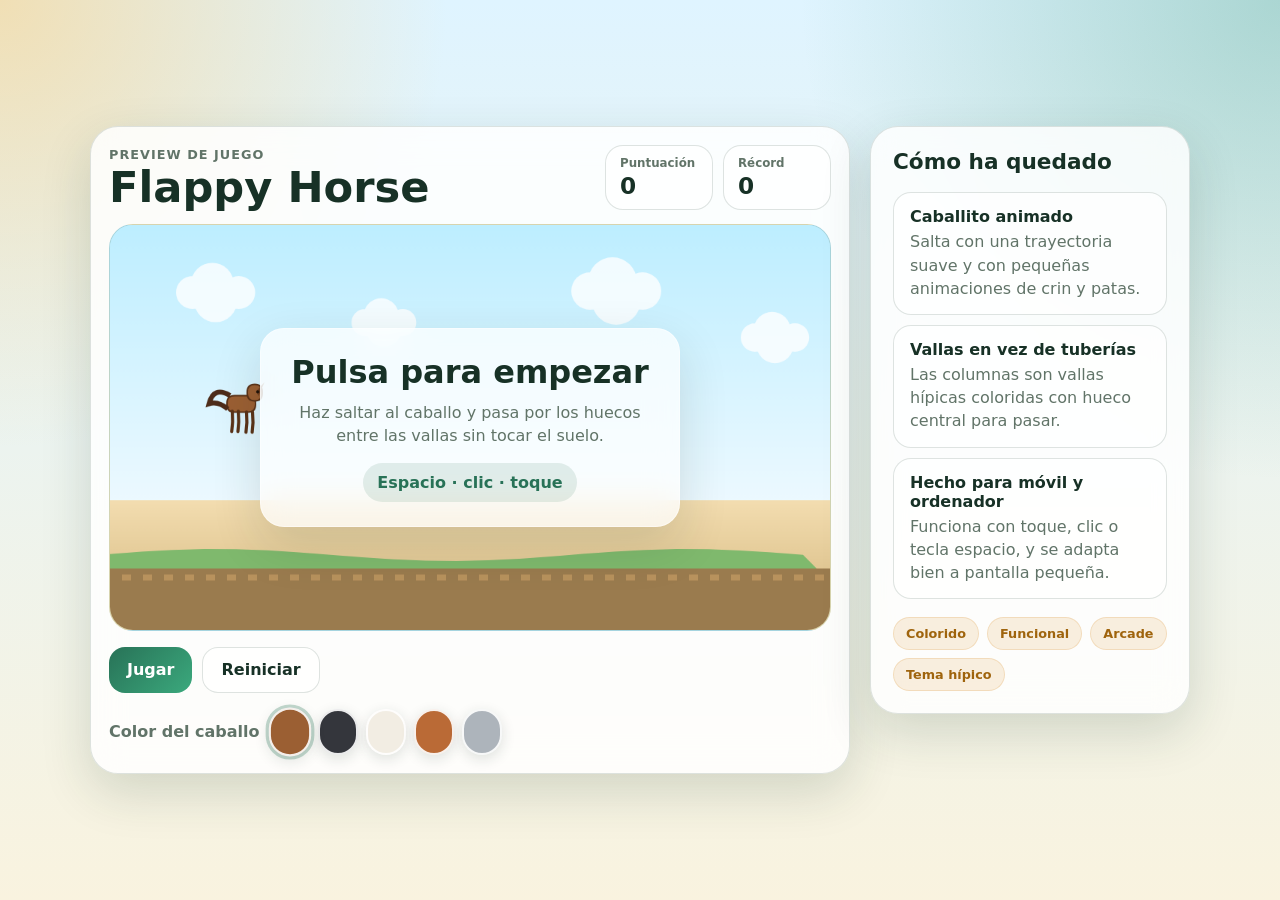
==== games/flappy-horse-preview.html @ 36f45ac2 "Add files via upload" ====
<!doctype html>
<html lang="es">
  <head>
    <meta charset="utf-8">
    <meta name="viewport" content="width=device-width, initial-scale=1">
    <title>Hípica App · Flappy Horse Preview</title>
    <style>
      :root {
        color-scheme: light dark;
        --bg-a: #dff4ff;
        --bg-b: #f9f3df;
        --panel: rgba(255, 255, 255, 0.84);
        --line: rgba(27, 58, 44, 0.14);
        --text: #173126;
        --muted: #617468;
        --primary: #287257;
        --accent: #d7902f;
        --danger: #c45145;
        --shadow: 0 18px 50px rgba(26, 53, 40, 0.16);
      }

      * { box-sizing: border-box; }

      body {
        margin: 0;
        min-height: 100vh;
        font-family: Inter, system-ui, sans-serif;
        color: var(--text);
        background:
          radial-gradient(circle at top left, rgba(255, 206, 120, 0.55), transparent 28rem),
          radial-gradient(circle at top right, rgba(61, 151, 117, 0.32), transparent 30rem),
          linear-gradient(180deg, var(--bg-a), var(--bg-b));
        display: grid;
        place-items: center;
        padding: 24px;
      }

      .preview-shell {
        width: min(1100px, 100%);
        display: grid;
        grid-template-columns: minmax(0, 1fr) 320px;
        gap: 20px;
        align-items: start;
      }

      .game-card,
      .info-card {
        background: var(--panel);
        border: 1px solid var(--line);
        border-radius: 28px;
        box-shadow: var(--shadow);
        backdrop-filter: blur(16px);
      }

      .game-card {
        padding: 18px;
      }

      .game-header {
        display: flex;
        align-items: center;
        justify-content: space-between;
        gap: 16px;
        margin-bottom: 14px;
      }

      .game-title {
        display: grid;
        gap: 4px;
      }

      .game-title span {
        font-size: 0.8rem;
        font-weight: 800;
        letter-spacing: 0.08em;
        text-transform: uppercase;
        color: var(--muted);
      }

      .game-title h1 {
        margin: 0;
        font-size: clamp(1.8rem, 4vw, 2.7rem);
        line-height: 1;
      }

      .scoreboard {
        display: flex;
        gap: 10px;
        flex-wrap: wrap;
      }

      .score-pill {
        min-width: 108px;
        padding: 10px 14px;
        border-radius: 18px;
        border: 1px solid var(--line);
        background: rgba(255,255,255,0.72);
      }

      .score-pill span {
        display: block;
        font-size: 0.74rem;
        color: var(--muted);
        font-weight: 700;
      }

      .score-pill strong {
        display: block;
        font-size: 1.45rem;
        margin-top: 2px;
      }

      .canvas-wrap {
        position: relative;
        border-radius: 24px;
        overflow: hidden;
        border: 1px solid rgba(38, 76, 57, 0.16);
        background: linear-gradient(180deg, #bdeeff, #f9eec5 78%);
        aspect-ratio: 16 / 9;
      }

      canvas {
        width: 100%;
        height: 100%;
        display: block;
      }

      .overlay {
        position: absolute;
        inset: 0;
        display: grid;
        place-items: center;
        pointer-events: none;
      }

      .overlay-card {
        width: min(420px, calc(100% - 24px));
        padding: 24px;
        text-align: center;
        border-radius: 24px;
        border: 1px solid rgba(255,255,255,0.45);
        background: rgba(255,255,255,0.72);
        box-shadow: 0 18px 50px rgba(18, 43, 31, 0.14);
        backdrop-filter: blur(16px);
      }

      .overlay-card h2 {
        margin: 0 0 10px;
        font-size: clamp(1.3rem, 3vw, 2rem);
      }

      .overlay-card p {
        margin: 0;
        color: var(--muted);
        line-height: 1.45;
      }

      .overlay-card .hint {
        margin-top: 16px;
        display: inline-flex;
        align-items: center;
        gap: 8px;
        padding: 10px 14px;
        border-radius: 999px;
        background: rgba(40, 114, 87, 0.12);
        color: var(--primary);
        font-weight: 800;
      }

      .countdown-card {
        width: auto;
        min-width: 180px;
        padding: 26px 34px;
      }

      .countdown-card h2 {
        margin: 0;
        font-size: clamp(4rem, 14vw, 7rem);
        line-height: 0.95;
        text-align: center;
      }

      .countdown-card p,
      .countdown-card .hint {
        display: none;
      }

      .controls {
        display: flex;
        gap: 10px;
        flex-wrap: wrap;
        margin-top: 16px;
      }

      .color-picker {
        display: flex;
        align-items: center;
        gap: 10px;
        flex-wrap: wrap;
      }

      .color-picker span {
        font-weight: 800;
        color: var(--muted);
      }

      .swatches {
        display: flex;
        gap: 8px;
        flex-wrap: wrap;
      }

      .swatch {
        width: 34px;
        height: 34px;
        border-radius: 999px;
        border: 2px solid rgba(255,255,255,0.9);
        box-shadow: 0 4px 14px rgba(28, 51, 39, 0.14);
        cursor: pointer;
      }

      .swatch.active {
        outline: 3px solid rgba(40, 114, 87, 0.28);
        transform: scale(1.06);
      }

      button {
        appearance: none;
        border: 0;
        border-radius: 16px;
        min-height: 46px;
        padding: 0 18px;
        font: inherit;
        font-weight: 800;
        cursor: pointer;
      }

      .primary {
        background: linear-gradient(135deg, var(--primary), #3ba97d);
        color: white;
      }

      .ghost {
        border: 1px solid var(--line);
        background: rgba(255,255,255,0.7);
        color: var(--text);
      }

      .info-card {
        padding: 22px;
        display: grid;
        gap: 18px;
      }

      .info-card h2 {
        margin: 0;
        font-size: 1.35rem;
      }

      .bullet-list {
        display: grid;
        gap: 10px;
      }

      .bullet {
        padding: 14px 16px;
        border-radius: 18px;
        background: rgba(255,255,255,0.68);
        border: 1px solid var(--line);
      }

      .bullet strong {
        display: block;
        margin-bottom: 4px;
      }

      .bullet span {
        color: var(--muted);
        line-height: 1.45;
      }

      .tag-row {
        display: flex;
        flex-wrap: wrap;
        gap: 8px;
      }

      .tag {
        padding: 8px 12px;
        border-radius: 999px;
        background: rgba(215, 144, 47, 0.14);
        color: #9f640d;
        border: 1px solid rgba(215, 144, 47, 0.2);
        font-size: 0.8rem;
        font-weight: 800;
      }

      @media (max-width: 920px) {
        .preview-shell {
          grid-template-columns: 1fr;
        }
      }
    </style>
  </head>
  <body>
    <div class="preview-shell">
      <section class="game-card">
        <div class="game-header">
          <div class="game-title">
            <span>Preview de juego</span>
            <h1>Flappy Horse</h1>
          </div>
          <div class="scoreboard">
            <div class="score-pill">
              <span>Puntuación</span>
              <strong id="scoreValue">0</strong>
            </div>
            <div class="score-pill">
              <span>Récord</span>
              <strong id="bestValue">0</strong>
            </div>
          </div>
        </div>

        <div class="canvas-wrap" id="gameWrap">
          <canvas id="gameCanvas" width="960" height="540"></canvas>
          <div class="overlay" id="overlay">
            <div class="overlay-card" id="overlayCard">
              <h2 id="overlayTitle">Pulsa para empezar</h2>
              <p id="overlayText">Haz saltar al caballo y pasa por los huecos entre las vallas sin tocar el suelo.</p>
              <div class="hint">Espacio · clic · toque</div>
            </div>
          </div>
        </div>

        <div class="controls">
          <button class="primary" id="startBtn" type="button">Jugar</button>
          <button class="ghost" id="restartBtn" type="button">Reiniciar</button>
        </div>
        <div class="controls color-picker">
          <span>Color del caballo</span>
          <div class="swatches" id="swatches"></div>
        </div>
      </section>

      <aside class="info-card">
        <div>
          <h2>Cómo ha quedado</h2>
        </div>
        <div class="bullet-list">
          <div class="bullet">
            <strong>Caballito animado</strong>
            <span>Salta con una trayectoria suave y con pequeñas animaciones de crin y patas.</span>
          </div>
          <div class="bullet">
            <strong>Vallas en vez de tuberías</strong>
            <span>Las columnas son vallas hípicas coloridas con hueco central para pasar.</span>
          </div>
          <div class="bullet">
            <strong>Hecho para móvil y ordenador</strong>
            <span>Funciona con toque, clic o tecla espacio, y se adapta bien a pantalla pequeña.</span>
          </div>
        </div>
        <div class="tag-row">
          <span class="tag">Colorido</span>
          <span class="tag">Funcional</span>
          <span class="tag">Arcade</span>
          <span class="tag">Tema hípico</span>
        </div>
      </aside>
    </div>

    <script>
      const canvas = document.getElementById("gameCanvas");
      const ctx = canvas.getContext("2d");
      const overlay = document.getElementById("overlay");
      const overlayCard = document.getElementById("overlayCard");
      const overlayTitle = document.getElementById("overlayTitle");
      const overlayText = document.getElementById("overlayText");
      const scoreValue = document.getElementById("scoreValue");
      const bestValue = document.getElementById("bestValue");
      const bestStorageKey = "hipica.flappyHorse.best";
      const colorStorageKey = "hipica.flappyHorse.color";
      const bestScore = Number(localStorage.getItem(bestStorageKey) || 0);
      bestValue.textContent = String(bestScore);
      const horseThemes = [
        { id: "castano", body: "#9b5f33", dark: "#5a3218", mane: "#4d2c1a", accent: "#744222" },
        { id: "negro", body: "#34363c", dark: "#17181c", mane: "#101114", accent: "#24262b" },
        { id: "blanco", body: "#f2ede3", dark: "#8f867b", mane: "#c9c0b3", accent: "#d8d0c3" },
        { id: "alazan", body: "#ba6a36", dark: "#6a381c", mane: "#82411e", accent: "#99532a" },
        { id: "gris", body: "#adb4bb", dark: "#5f6870", mane: "#7f8891", accent: "#929aa3" }
      ];
      const storedThemeId = localStorage.getItem(colorStorageKey);
      const defaultTheme = horseThemes.find((theme) => theme.id === storedThemeId) || horseThemes[0];

      const state = {
        running: false,
        gameOver: false,
        countdown: 0,
        countdownTimer: null,
        score: 0,
        best: bestScore,
        gravity: 0.27,
        flap: -6.6,
        groundHeight: 82,
        baseSpeed: 2.15,
        speed: 2.15,
        spawnTimer: 0,
        spawnEvery: 132,
        currentGap: 196,
        frame: 0,
        horseTheme: defaultTheme,
        horse: {
          x: 180,
          y: 240,
          width: 74,
          height: 46,
          velocity: 0,
          bob: 0
        },
        fences: []
      };

      function resetGame(start = false) {
        state.running = start;
        state.gameOver = false;
        state.countdown = 0;
        if (state.countdownTimer) {
          clearInterval(state.countdownTimer);
          state.countdownTimer = null;
        }
        state.score = 0;
        state.speed = state.baseSpeed;
        state.spawnTimer = 0;
        state.currentGap = 248;
        state.frame = 0;
        state.fences = [];
        state.horse.y = 240;
        state.horse.velocity = 0;
        state.horse.bob = 0;
        scoreValue.textContent = "0";
        showOverlay(!start, start ? "" : "Pulsa para empezar", start ? "" : "Haz saltar al caballo y pasa por los huecos entre las vallas sin tocar el suelo.");
      }

      function showOverlay(show, title = "", text = "") {
        overlay.style.display = show ? "grid" : "none";
        if (!show) overlayCard.classList.remove("countdown-card");
        if (title) overlayTitle.textContent = title;
        if (text) overlayText.textContent = text;
      }

      function startGame() {
        if (state.running || state.countdown > 0) return;
        if (state.gameOver) resetGame(false);
        state.gameOver = false;
        state.countdown = 3;
        overlay.style.display = "grid";
        overlayTitle.textContent = "3";
        overlayText.textContent = "";
        overlayCard.classList.add("countdown-card");
        const hint = overlay.querySelector(".hint");
        if (hint) hint.textContent = "3";

        state.countdownTimer = setInterval(() => {
          state.countdown -= 1;
          overlayTitle.textContent = state.countdown > 0 ? String(state.countdown) : "¡Ya!";
          if (state.countdown <= 0) {
            clearInterval(state.countdownTimer);
            state.countdownTimer = null;
            state.running = true;
            overlayCard.classList.remove("countdown-card");
            showOverlay(false);
          }
        }, 1000);
      }

      function flapHorse() {
        if (state.countdown > 0) return;
        if (!state.running) {
          startGame();
          return;
        }
        if (state.gameOver) return;
        state.horse.velocity = state.flap;
      }

      function spawnFence() {
        const gap = state.currentGap;
        const minTop = 62;
        const maxTop = canvas.height - state.groundHeight - gap - 62;
        const topHeight = minTop + Math.random() * (maxTop - minTop);
        state.fences.push({
          x: canvas.width + 40,
          width: 92,
          gapY: topHeight,
          gapHeight: gap,
          scored: false,
          colorA: Math.random() > 0.5 ? "#f3c969" : "#f2a94c",
          colorB: Math.random() > 0.5 ? "#2f8f6b" : "#367dc0"
        });
      }

      function update() {
        state.frame += 1;
        state.horse.bob += 0.08;

        if (!state.running || state.gameOver) return;

        const levelBoost = Math.floor(state.score / 25);
        state.speed = state.baseSpeed * Math.pow(1.01, levelBoost);
        state.gravity = 0.27 * Math.pow(1.01, levelBoost);
        state.currentGap = Math.max(132, 248 - levelBoost * 6);

        state.spawnTimer += 1;
        if (state.spawnTimer >= state.spawnEvery) {
          state.spawnTimer = 0;
          spawnFence();
        }

        state.horse.velocity += state.gravity;
        state.horse.y += state.horse.velocity;

        state.fences.forEach((fence) => {
          fence.x -= state.speed;
          if (!fence.scored && fence.x + fence.width < state.horse.x) {
            fence.scored = true;
            state.score += 1;
            scoreValue.textContent = String(state.score);
          }
        });

        state.fences = state.fences.filter((fence) => fence.x + fence.width > -120);

        const horseBox = {
          x: state.horse.x - state.horse.width * 0.34,
          y: state.horse.y - state.horse.height * 0.35,
          width: state.horse.width * 0.72,
          height: state.horse.height * 0.7
        };

        const hitGround = state.horse.y + state.horse.height / 2 >= canvas.height - state.groundHeight;
        const hitSky = state.horse.y - state.horse.height / 2 <= 0;

        const hitFence = state.fences.some((fence) => {
          const topRect = { x: fence.x, y: 0, width: fence.width, height: fence.gapY };
          const bottomRect = {
            x: fence.x,
            y: fence.gapY + fence.gapHeight,
            width: fence.width,
            height: canvas.height - state.groundHeight - (fence.gapY + fence.gapHeight)
          };
          return intersects(horseBox, topRect) || intersects(horseBox, bottomRect);
        });

        if (hitGround || hitSky || hitFence) {
          endGame();
        }
      }

      function endGame() {
        state.running = false;
        state.gameOver = true;
        if (state.score > state.best) {
          state.best = state.score;
          localStorage.setItem(bestStorageKey, String(state.best));
          bestValue.textContent = String(state.best);
        }
        showOverlay(true, "Has tirado la valla", `Puntuación: ${state.score}. Pulsa jugar o toca la pantalla para volver a intentarlo.`);
      }

      function intersects(a, b) {
        return (
          a.x < b.x + b.width &&
          a.x + a.width > b.x &&
          a.y < b.y + b.height &&
          a.y + a.height > b.y
        );
      }

      function drawBackground() {
        const sky = ctx.createLinearGradient(0, 0, 0, canvas.height);
        sky.addColorStop(0, "#bdeeff");
        sky.addColorStop(0.68, "#ecf9ff");
        sky.addColorStop(0.68, "#f3ddb0");
        sky.addColorStop(1, "#d2b57b");
        ctx.fillStyle = sky;
        ctx.fillRect(0, 0, canvas.width, canvas.height);

        drawCloud(110, 90, 1.1);
        drawCloud(340, 130, 0.9);
        drawCloud(640, 88, 1.25);
        drawCloud(860, 150, 0.95);

        ctx.fillStyle = "#7fb96d";
        ctx.beginPath();
        ctx.moveTo(0, canvas.height - state.groundHeight - 24);
        for (let x = 0; x <= canvas.width; x += 42) {
          ctx.lineTo(x, canvas.height - state.groundHeight - 18 - Math.sin((x + state.frame * 2) * 0.01) * 8);
        }
        ctx.lineTo(canvas.width, canvas.height - state.groundHeight + 18);
        ctx.lineTo(0, canvas.height - state.groundHeight + 18);
        ctx.closePath();
        ctx.fill();

        ctx.fillStyle = "#9a7b4e";
        ctx.fillRect(0, canvas.height - state.groundHeight, canvas.width, state.groundHeight);

        ctx.fillStyle = "#b8925d";
        for (let i = 0; i < canvas.width; i += 28) {
          ctx.fillRect(i + (state.frame * 2 % 28), canvas.height - state.groundHeight + 8, 12, 8);
        }
      }

      function drawCloud(x, y, scale) {
        ctx.save();
        ctx.translate(x, y);
        ctx.scale(scale, scale);
        ctx.fillStyle = "rgba(255,255,255,0.78)";
        ctx.beginPath();
        ctx.arc(0, 0, 20, 0, Math.PI * 2);
        ctx.arc(24, -10, 26, 0, Math.PI * 2);
        ctx.arc(56, 0, 20, 0, Math.PI * 2);
        ctx.arc(28, 10, 26, 0, Math.PI * 2);
        ctx.fill();
        ctx.restore();
      }

      function drawFence(fence) {
        const railHeight = 16;
        const postWidth = 12;
        const bottomStart = fence.gapY + fence.gapHeight;
        const colors = [fence.colorA, "#ffffff", fence.colorB];

        drawFenceSection(fence.x, 0, fence.width, fence.gapY, postWidth, railHeight, colors);
        drawFenceSection(fence.x, bottomStart, fence.width, canvas.height - state.groundHeight - bottomStart, postWidth, railHeight, colors);
      }

      function drawFenceSection(x, y, width, height, postWidth, railHeight, colors) {
        ctx.fillStyle = "#6b4f2f";
        ctx.fillRect(x, y, postWidth, height);
        ctx.fillRect(x + width - postWidth, y, postWidth, height);

        const rails = Math.max(2, Math.floor(height / 70));
        for (let i = 0; i < rails; i += 1) {
          const railY = y + 18 + i * ((height - 36) / Math.max(1, rails - 1));
          drawStripedRail(x + postWidth, railY, width - postWidth * 2, railHeight, colors);
        }
      }

      function drawStripedRail(x, y, width, height, colors) {
        const stripeWidth = width / 6;
        for (let i = 0; i < 6; i += 1) {
          ctx.fillStyle = colors[i % colors.length];
          ctx.fillRect(x + i * stripeWidth, y, stripeWidth + 1, height);
        }
        ctx.strokeStyle = "rgba(58, 44, 26, 0.22)";
        ctx.lineWidth = 1;
        ctx.strokeRect(x, y, width, height);
      }

      function drawHorse() {
        const { x, y, width, height, velocity, bob } = state.horse;
        const angle = Math.max(-0.55, Math.min(0.65, velocity * 0.045));
        const theme = state.horseTheme;

        ctx.save();
        ctx.translate(x, y + Math.sin(bob) * 4);
        ctx.rotate(angle);

        ctx.fillStyle = theme.body;
        ctx.strokeStyle = theme.dark;
        ctx.lineWidth = 2;

        roundedRect(-24, -15, 38, 22, 10, true, true);
        roundedRect(3, -30, 20, 22, 10, true, true);

        ctx.beginPath();
        ctx.moveTo(15, -21);
        ctx.lineTo(26, -33);
        ctx.lineTo(18, -14);
        ctx.closePath();
        ctx.fillStyle = theme.accent;
        ctx.fill();

        ctx.beginPath();
        ctx.moveTo(-20, -15);
        ctx.quadraticCurveTo(-42, -28, -48, -4);
        ctx.quadraticCurveTo(-36, -8, -23, 3);
        ctx.lineWidth = 6.5;
        ctx.strokeStyle = theme.mane;
        ctx.stroke();

        ctx.beginPath();
        ctx.arc(17, -20, 2.1, 0, Math.PI * 2);
        ctx.fillStyle = "#20130a";
        ctx.fill();

        drawLeg(-9, 6, 0.9);
        drawLeg(2, 7, 1.1);
        drawLeg(-17, 6, 1.15);
        drawLeg(10, 7, 0.85);

        ctx.restore();
      }

      function drawLeg(offsetX, offsetY, phase) {
        const t = Math.sin(state.frame * 0.18 + phase) * 5;
        const theme = state.horseTheme;
        ctx.save();
        ctx.translate(offsetX, offsetY);
        ctx.strokeStyle = theme.dark;
        ctx.lineWidth = 4.2;
        ctx.lineCap = "round";
        ctx.beginPath();
        ctx.moveTo(0, 0);
        ctx.lineTo(0 + t * 0.16, 14);
        ctx.lineTo(-1.5 + t * 0.28, 27);
        ctx.stroke();
        ctx.restore();
      }

      function roundedRect(x, y, width, height, radius, fill, stroke) {
        ctx.beginPath();
        ctx.moveTo(x + radius, y);
        ctx.lineTo(x + width - radius, y);
        ctx.quadraticCurveTo(x + width, y, x + width, y + radius);
        ctx.lineTo(x + width, y + height - radius);
        ctx.quadraticCurveTo(x + width, y + height, x + width - radius, y + height);
        ctx.lineTo(x + radius, y + height);
        ctx.quadraticCurveTo(x, y + height, x, y + height - radius);
        ctx.lineTo(x, y + radius);
        ctx.quadraticCurveTo(x, y, x + radius, y);
        ctx.closePath();
        if (fill) ctx.fill();
        if (stroke) ctx.stroke();
      }

      function draw() {
        drawBackground();
        state.fences.forEach(drawFence);
        drawHorse();
      }

      function loop() {
        update();
        draw();
        requestAnimationFrame(loop);
      }

      document.getElementById("startBtn").addEventListener("click", () => {
        if (state.gameOver) resetGame(false);
        startGame();
      });

      document.getElementById("restartBtn").addEventListener("click", () => resetGame(false));

      document.getElementById("gameWrap").addEventListener("pointerdown", (event) => {
        event.preventDefault();
        flapHorse();
      });
      window.addEventListener("keydown", (event) => {
        if (event.code === "Space") {
          event.preventDefault();
          flapHorse();
        }
      });

      function renderSwatches() {
        const swatches = document.getElementById("swatches");
        swatches.innerHTML = horseThemes.map((theme) => `
          <button
            class="swatch ${state.horseTheme.id === theme.id ? "active" : ""}"
            type="button"
            data-theme-id="${theme.id}"
            title="${theme.id}"
            style="background:${theme.body}"
          ></button>
        `).join("");
      }

      document.getElementById("swatches").addEventListener("click", (event) => {
        const button = event.target.closest("[data-theme-id]");
        if (!button) return;
        const nextTheme = horseThemes.find((theme) => theme.id === button.dataset.themeId);
        if (!nextTheme) return;
        state.horseTheme = nextTheme;
        localStorage.setItem(colorStorageKey, nextTheme.id);
        renderSwatches();
      });

      resetGame(false);
      renderSwatches();
      loop();
    </script>
  </body>
</html>
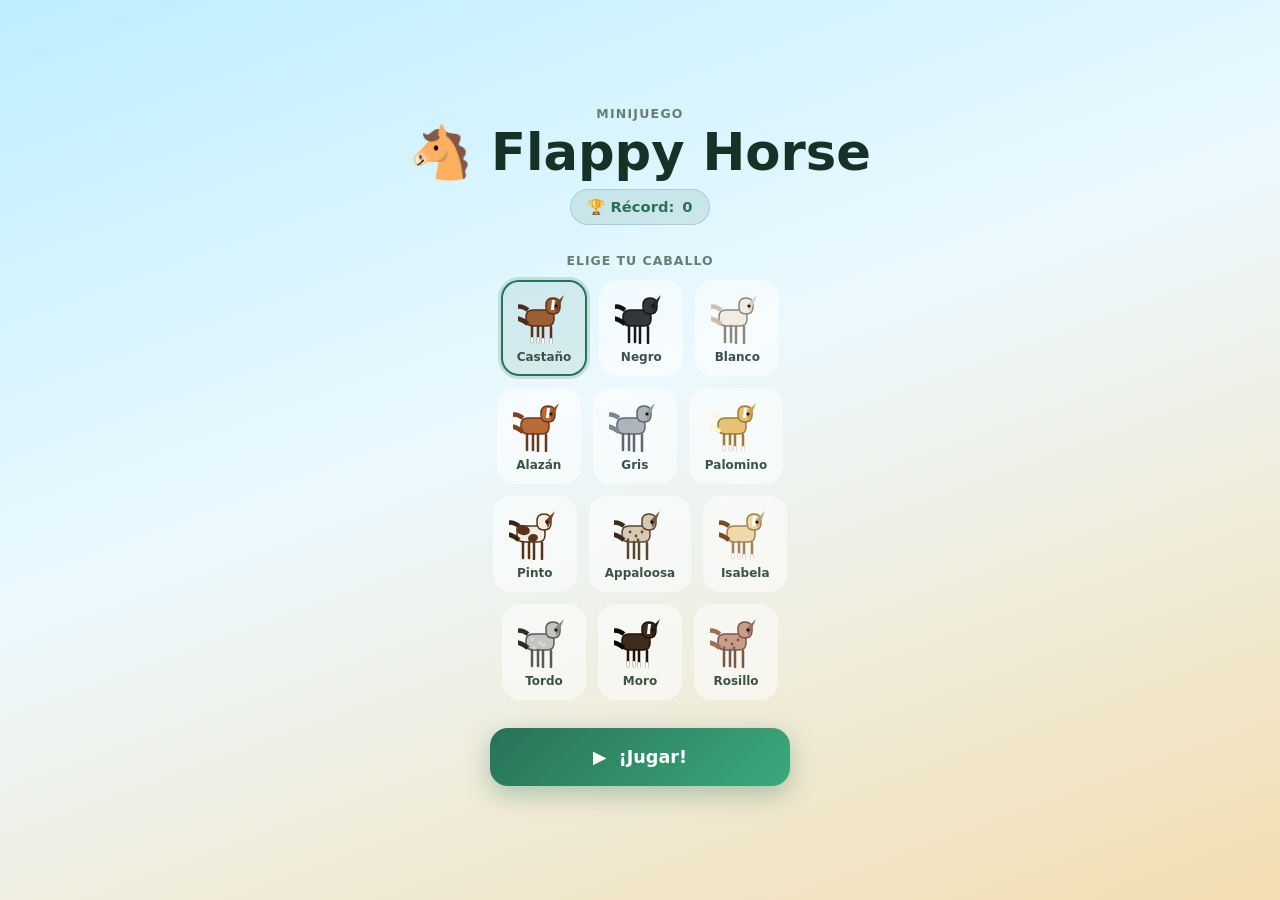
==== commit 095465f9: "Add files via upload" ====
--- a/games/flappy-horse-preview.html
+++ b/games/flappy-horse-preview.html
@@ -2,404 +2,404 @@
 <html lang="es">
   <head>
     <meta charset="utf-8">
-    <meta name="viewport" content="width=device-width, initial-scale=1">
-    <title>Hípica App · Flappy Horse Preview</title>
+    <meta name="viewport" content="width=device-width, initial-scale=1, user-scalable=no">
+    <title>Flappy Horse</title>
     <style>
-      :root {
-        color-scheme: light dark;
-        --bg-a: #dff4ff;
-        --bg-b: #f9f3df;
-        --panel: rgba(255, 255, 255, 0.84);
-        --line: rgba(27, 58, 44, 0.14);
-        --text: #173126;
-        --muted: #617468;
-        --primary: #287257;
-        --accent: #d7902f;
-        --danger: #c45145;
-        --shadow: 0 18px 50px rgba(26, 53, 40, 0.16);
-      }
-
-      * { box-sizing: border-box; }
+      * { box-sizing: border-box; margin: 0; padding: 0; }
 
       body {
-        margin: 0;
-        min-height: 100vh;
         font-family: Inter, system-ui, sans-serif;
-        color: var(--text);
-        background:
-          radial-gradient(circle at top left, rgba(255, 206, 120, 0.55), transparent 28rem),
-          radial-gradient(circle at top right, rgba(61, 151, 117, 0.32), transparent 30rem),
-          linear-gradient(180deg, var(--bg-a), var(--bg-b));
-        display: grid;
-        place-items: center;
-        padding: 24px;
-      }
-
-      .preview-shell {
-        width: min(1100px, 100%);
-        display: grid;
-        grid-template-columns: minmax(0, 1fr) 320px;
-        gap: 20px;
-        align-items: start;
-      }
-
-      .game-card,
-      .info-card {
-        background: var(--panel);
-        border: 1px solid var(--line);
-        border-radius: 28px;
-        box-shadow: var(--shadow);
-        backdrop-filter: blur(16px);
-      }
-
-      .game-card {
-        padding: 18px;
-      }
-
-      .game-header {
+        background: linear-gradient(160deg, #bdeeff 0%, #ecf9ff 45%, #f3ddb0 100%);
+        min-height: 100dvh;
+        overflow: hidden;
+        touch-action: none;
+        user-select: none;
+      }
+
+      /* ── LOBBY ───────────────────────────────────── */
+      #lobby {
+        position: fixed;
+        inset: 0;
+        z-index: 50;
+        display: flex;
+        flex-direction: column;
+        align-items: center;
+        justify-content: center;
+        gap: 0;
+        background: linear-gradient(160deg, #bdeeff 0%, #ecf9ff 45%, #f3ddb0 100%);
+        padding: 24px 16px 32px;
+        overflow-y: auto;
+      }
+
+      #lobby.hidden { display: none; }
+
+      .lobby-title {
+        text-align: center;
+        margin-bottom: 28px;
+      }
+
+      .lobby-title .eyebrow {
+        font-size: 0.78rem;
+        font-weight: 800;
+        letter-spacing: 0.1em;
+        text-transform: uppercase;
+        color: #6a7d72;
+        margin-bottom: 6px;
+      }
+
+      .lobby-title h1 {
+        font-size: clamp(2rem, 8vw, 3.2rem);
+        line-height: 1;
+        color: #173126;
+      }
+
+      .record-badge {
+        display: inline-flex;
+        align-items: center;
+        gap: 8px;
+        margin-top: 10px;
+        padding: 8px 16px;
+        border-radius: 999px;
+        background: rgba(40, 114, 87, 0.12);
+        border: 1px solid rgba(40, 114, 87, 0.2);
+        color: #287257;
+        font-weight: 800;
+        font-size: 0.92rem;
+      }
+
+      /* horse picker */
+      .section-label {
+        font-size: 0.78rem;
+        font-weight: 800;
+        letter-spacing: 0.08em;
+        text-transform: uppercase;
+        color: #6a7d72;
+        margin-bottom: 12px;
+        text-align: center;
+      }
+
+      .horse-grid {
+        display: flex;
+        flex-wrap: wrap;
+        gap: 12px;
+        justify-content: center;
+        margin-bottom: 28px;
+        max-width: 360px;
+      }
+
+      .horse-option {
+        display: flex;
+        flex-direction: column;
+        align-items: center;
+        gap: 6px;
+        cursor: pointer;
+        padding: 10px 14px;
+        border-radius: 18px;
+        border: 2px solid transparent;
+        background: rgba(255,255,255,0.55);
+        transition: all 0.18s;
+        min-width: 80px;
+      }
+
+      .horse-option:hover {
+        background: rgba(255,255,255,0.8);
+        transform: translateY(-2px);
+      }
+
+      .horse-option.selected {
+        border-color: #287257;
+        background: rgba(40,114,87,0.1);
+        box-shadow: 0 0 0 3px rgba(40,114,87,0.18);
+      }
+
+      .horse-preview {
+        width: 52px;
+        height: 52px;
+        position: relative;
+        display: flex;
+        align-items: center;
+        justify-content: center;
+      }
+
+      .horse-preview canvas {
+        width: 52px;
+        height: 52px;
+      }
+
+      .horse-option-name {
+        font-size: 0.75rem;
+        font-weight: 700;
+        color: #3a5248;
+        text-align: center;
+      }
+
+      /* play button */
+      .play-btn {
+        display: flex;
+        align-items: center;
+        justify-content: center;
+        gap: 10px;
+        width: min(300px, 100%);
+        height: 58px;
+        border-radius: 18px;
+        border: none;
+        font: inherit;
+        font-size: 1.1rem;
+        font-weight: 800;
+        cursor: pointer;
+        background: linear-gradient(135deg, #287257, #3ba97d);
+        color: white;
+        box-shadow: 0 8px 24px rgba(40,114,87,0.35);
+        transition: transform 0.15s, box-shadow 0.15s;
+        touch-action: manipulation;
+      }
+
+      .play-btn:active {
+        transform: scale(0.97);
+        box-shadow: 0 4px 12px rgba(40,114,87,0.3);
+      }
+
+      /* ── GAME WRAP ──────────────────────────────── */
+      #gameWrap {
+        position: fixed;
+        inset: 0;
+        z-index: 40;
+        display: flex;
+        flex-direction: column;
+        background: #000;
+      }
+
+      #gameWrap.hidden { display: none; }
+
+      #gameCanvas {
+        flex: 1;
+        width: 100%;
+        height: 100%;
+        display: block;
+        touch-action: none;
+      }
+
+      .controls-bar {
         display: flex;
         align-items: center;
         justify-content: space-between;
-        gap: 16px;
-        margin-bottom: 14px;
-      }
-
-      .game-title {
-        display: grid;
-        gap: 4px;
-      }
-
-      .game-title span {
-        font-size: 0.8rem;
+        padding: 8px 12px;
+        background: rgba(0,0,0,0.65);
+        gap: 10px;
+        flex-shrink: 0;
+      }
+
+      .back-btn {
+        display: flex;
+        align-items: center;
+        gap: 6px;
+        padding: 0 14px;
+        height: 44px;
+        border-radius: 14px;
+        border: none;
+        background: rgba(255,255,255,0.14);
+        color: rgba(255,255,255,0.9);
+        font: inherit;
+        font-size: 0.85rem;
+        font-weight: 700;
+        cursor: pointer;
+        touch-action: manipulation;
+      }
+
+      .jump-btn {
+        flex: 1;
+        height: 52px;
+        border-radius: 16px;
+        border: none;
+        background: rgba(40,200,120,0.22);
+        border: 1px solid rgba(40,200,120,0.4);
+        color: rgba(255,255,255,0.95);
+        font: inherit;
+        font-size: 1rem;
         font-weight: 800;
-        letter-spacing: 0.08em;
-        text-transform: uppercase;
-        color: var(--muted);
-      }
-
-      .game-title h1 {
-        margin: 0;
-        font-size: clamp(1.8rem, 4vw, 2.7rem);
-        line-height: 1;
-      }
-
-      .scoreboard {
-        display: flex;
-        gap: 10px;
-        flex-wrap: wrap;
-      }
-
-      .score-pill {
-        min-width: 108px;
-        padding: 10px 14px;
-        border-radius: 18px;
-        border: 1px solid var(--line);
-        background: rgba(255,255,255,0.72);
-      }
-
-      .score-pill span {
-        display: block;
-        font-size: 0.74rem;
-        color: var(--muted);
-        font-weight: 700;
-      }
-
-      .score-pill strong {
-        display: block;
-        font-size: 1.45rem;
-        margin-top: 2px;
-      }
-
-      .canvas-wrap {
-        position: relative;
-        border-radius: 24px;
-        overflow: hidden;
-        border: 1px solid rgba(38, 76, 57, 0.16);
-        background: linear-gradient(180deg, #bdeeff, #f9eec5 78%);
-        aspect-ratio: 16 / 9;
-      }
-
-      canvas {
-        width: 100%;
-        height: 100%;
-        display: block;
-      }
-
-      .overlay {
+        cursor: pointer;
+        touch-action: manipulation;
+        letter-spacing: 0.04em;
+      }
+
+      .jump-btn:active {
+        background: rgba(40,200,120,0.4);
+      }
+
+      /* in-game overlay */
+      #gameOverlay {
         position: absolute;
         inset: 0;
+        bottom: 0;
         display: grid;
         place-items: center;
         pointer-events: none;
-      }
+        z-index: 10;
+      }
+
+      #gameOverlay.hidden { display: none; }
 
       .overlay-card {
-        width: min(420px, calc(100% - 24px));
-        padding: 24px;
+        width: min(360px, calc(100% - 32px));
+        padding: 28px 24px;
         text-align: center;
         border-radius: 24px;
         border: 1px solid rgba(255,255,255,0.45);
-        background: rgba(255,255,255,0.72);
-        box-shadow: 0 18px 50px rgba(18, 43, 31, 0.14);
-        backdrop-filter: blur(16px);
+        background: rgba(255,255,255,0.78);
+        box-shadow: 0 18px 50px rgba(18, 43, 31, 0.18);
+        backdrop-filter: blur(18px);
+        pointer-events: all;
       }
 
       .overlay-card h2 {
-        margin: 0 0 10px;
-        font-size: clamp(1.3rem, 3vw, 2rem);
+        font-size: clamp(1.4rem, 4vw, 2rem);
+        color: #173126;
+        margin-bottom: 8px;
       }
 
       .overlay-card p {
-        margin: 0;
-        color: var(--muted);
-        line-height: 1.45;
-      }
-
-      .overlay-card .hint {
-        margin-top: 16px;
+        color: #617468;
+        line-height: 1.5;
+        margin-bottom: 0;
+      }
+
+      .hint-pill {
         display: inline-flex;
         align-items: center;
         gap: 8px;
-        padding: 10px 14px;
+        margin-top: 16px;
+        padding: 10px 16px;
         border-radius: 999px;
         background: rgba(40, 114, 87, 0.12);
-        color: var(--primary);
+        color: #287257;
         font-weight: 800;
-      }
-
-      .countdown-card {
-        width: auto;
-        min-width: 180px;
-        padding: 26px 34px;
-      }
-
-      .countdown-card h2 {
-        margin: 0;
-        font-size: clamp(4rem, 14vw, 7rem);
-        line-height: 0.95;
-        text-align: center;
-      }
-
-      .countdown-card p,
-      .countdown-card .hint {
-        display: none;
-      }
-
-      .controls {
+        font-size: 0.9rem;
+      }
+
+      .countdown-num {
+        font-size: clamp(5rem, 18vw, 9rem);
+        font-weight: 900;
+        line-height: 1;
+        color: #173126;
+      }
+
+      .gameover-score {
+        font-size: 2.4rem;
+        font-weight: 900;
+        color: #287257;
+        margin: 4px 0 12px;
+      }
+
+      .gameover-record {
+        font-size: 0.88rem;
+        color: #6a7d72;
+        font-weight: 700;
+        margin-bottom: 20px;
+      }
+
+      .gameover-btns {
         display: flex;
+        flex-direction: column;
         gap: 10px;
-        flex-wrap: wrap;
-        margin-top: 16px;
-      }
-
-      .color-picker {
-        display: flex;
-        align-items: center;
-        gap: 10px;
-        flex-wrap: wrap;
-      }
-
-      .color-picker span {
-        font-weight: 800;
-        color: var(--muted);
-      }
-
-      .swatches {
-        display: flex;
-        gap: 8px;
-        flex-wrap: wrap;
-      }
-
-      .swatch {
-        width: 34px;
-        height: 34px;
-        border-radius: 999px;
-        border: 2px solid rgba(255,255,255,0.9);
-        box-shadow: 0 4px 14px rgba(28, 51, 39, 0.14);
-        cursor: pointer;
-      }
-
-      .swatch.active {
-        outline: 3px solid rgba(40, 114, 87, 0.28);
-        transform: scale(1.06);
-      }
-
-      button {
-        appearance: none;
-        border: 0;
+      }
+
+      .btn-retry {
+        height: 50px;
         border-radius: 16px;
-        min-height: 46px;
-        padding: 0 18px;
+        border: none;
+        background: linear-gradient(135deg, #287257, #3ba97d);
+        color: white;
         font: inherit;
+        font-size: 1rem;
         font-weight: 800;
         cursor: pointer;
-      }
-
-      .primary {
-        background: linear-gradient(135deg, var(--primary), #3ba97d);
-        color: white;
-      }
-
-      .ghost {
-        border: 1px solid var(--line);
-        background: rgba(255,255,255,0.7);
-        color: var(--text);
-      }
-
-      .info-card {
-        padding: 22px;
-        display: grid;
-        gap: 18px;
-      }
-
-      .info-card h2 {
-        margin: 0;
-        font-size: 1.35rem;
-      }
-
-      .bullet-list {
-        display: grid;
-        gap: 10px;
-      }
-
-      .bullet {
-        padding: 14px 16px;
-        border-radius: 18px;
-        background: rgba(255,255,255,0.68);
-        border: 1px solid var(--line);
-      }
-
-      .bullet strong {
-        display: block;
-        margin-bottom: 4px;
-      }
-
-      .bullet span {
-        color: var(--muted);
-        line-height: 1.45;
-      }
-
-      .tag-row {
-        display: flex;
-        flex-wrap: wrap;
-        gap: 8px;
-      }
-
-      .tag {
-        padding: 8px 12px;
-        border-radius: 999px;
-        background: rgba(215, 144, 47, 0.14);
-        color: #9f640d;
-        border: 1px solid rgba(215, 144, 47, 0.2);
-        font-size: 0.8rem;
-        font-weight: 800;
-      }
-
-      @media (max-width: 920px) {
-        .preview-shell {
-          grid-template-columns: 1fr;
-        }
+        touch-action: manipulation;
+      }
+
+      .btn-lobby {
+        height: 44px;
+        border-radius: 16px;
+        border: 1px solid rgba(27,58,44,0.2);
+        background: rgba(255,255,255,0.6);
+        color: #3a5248;
+        font: inherit;
+        font-size: 0.9rem;
+        font-weight: 700;
+        cursor: pointer;
+        touch-action: manipulation;
       }
     </style>
   </head>
   <body>
-    <div class="preview-shell">
-      <section class="game-card">
-        <div class="game-header">
-          <div class="game-title">
-            <span>Preview de juego</span>
-            <h1>Flappy Horse</h1>
-          </div>
-          <div class="scoreboard">
-            <div class="score-pill">
-              <span>Puntuación</span>
-              <strong id="scoreValue">0</strong>
-            </div>
-            <div class="score-pill">
-              <span>Récord</span>
-              <strong id="bestValue">0</strong>
-            </div>
-          </div>
-        </div>
-
-        <div class="canvas-wrap" id="gameWrap">
-          <canvas id="gameCanvas" width="960" height="540"></canvas>
-          <div class="overlay" id="overlay">
-            <div class="overlay-card" id="overlayCard">
-              <h2 id="overlayTitle">Pulsa para empezar</h2>
-              <p id="overlayText">Haz saltar al caballo y pasa por los huecos entre las vallas sin tocar el suelo.</p>
-              <div class="hint">Espacio · clic · toque</div>
-            </div>
-          </div>
-        </div>
-
-        <div class="controls">
-          <button class="primary" id="startBtn" type="button">Jugar</button>
-          <button class="ghost" id="restartBtn" type="button">Reiniciar</button>
-        </div>
-        <div class="controls color-picker">
-          <span>Color del caballo</span>
-          <div class="swatches" id="swatches"></div>
-        </div>
-      </section>
-
-      <aside class="info-card">
-        <div>
-          <h2>Cómo ha quedado</h2>
-        </div>
-        <div class="bullet-list">
-          <div class="bullet">
-            <strong>Caballito animado</strong>
-            <span>Salta con una trayectoria suave y con pequeñas animaciones de crin y patas.</span>
-          </div>
-          <div class="bullet">
-            <strong>Vallas en vez de tuberías</strong>
-            <span>Las columnas son vallas hípicas coloridas con hueco central para pasar.</span>
-          </div>
-          <div class="bullet">
-            <strong>Hecho para móvil y ordenador</strong>
-            <span>Funciona con toque, clic o tecla espacio, y se adapta bien a pantalla pequeña.</span>
-          </div>
-        </div>
-        <div class="tag-row">
-          <span class="tag">Colorido</span>
-          <span class="tag">Funcional</span>
-          <span class="tag">Arcade</span>
-          <span class="tag">Tema hípico</span>
-        </div>
-      </aside>
+
+    <!-- ── LOBBY ───────────────────────────────────────── -->
+    <div id="lobby">
+      <div class="lobby-title">
+        <div class="eyebrow">Minijuego</div>
+        <h1>🐴 Flappy Horse</h1>
+        <div class="record-badge">🏆 Récord: <span id="lobbyRecord">0</span></div>
+      </div>
+
+      <p class="section-label">Elige tu caballo</p>
+      <div class="horse-grid" id="horseGrid"></div>
+
+      <button class="play-btn" id="playBtn" type="button">
+        ▶ &nbsp;¡Jugar!
+      </button>
     </div>
 
+    <!-- ── GAME WRAP ──────────────────────────────────── -->
+    <div id="gameWrap" class="hidden">
+      <div id="gameOverlay">
+        <div class="overlay-card" id="overlayCard"></div>
+      </div>
+      <canvas id="gameCanvas"></canvas>
+      <div class="controls-bar">
+        <button class="back-btn" id="backBtn" type="button">← Lobby</button>
+        <button class="jump-btn" id="jumpBtn" type="button">🐴 SALTAR</button>
+      </div>
+    </div>
+
     <script>
-      const canvas = document.getElementById("gameCanvas");
-      const ctx = canvas.getContext("2d");
-      const overlay = document.getElementById("overlay");
-      const overlayCard = document.getElementById("overlayCard");
-      const overlayTitle = document.getElementById("overlayTitle");
-      const overlayText = document.getElementById("overlayText");
-      const scoreValue = document.getElementById("scoreValue");
-      const bestValue = document.getElementById("bestValue");
-      const bestStorageKey = "hipica.flappyHorse.best";
-      const colorStorageKey = "hipica.flappyHorse.color";
-      const bestScore = Number(localStorage.getItem(bestStorageKey) || 0);
-      bestValue.textContent = String(bestScore);
+    (() => {
+      /* ── CONSTANTS ─────────────────────────────────── */
+      const BEST_KEY = "hipica.flappyHorse.best";
+      const COLOR_KEY = "hipica.flappyHorse.color";
+
       const horseThemes = [
-        { id: "castano", body: "#9b5f33", dark: "#5a3218", mane: "#4d2c1a", accent: "#744222" },
-        { id: "negro", body: "#34363c", dark: "#17181c", mane: "#101114", accent: "#24262b" },
-        { id: "blanco", body: "#f2ede3", dark: "#8f867b", mane: "#c9c0b3", accent: "#d8d0c3" },
-        { id: "alazan", body: "#ba6a36", dark: "#6a381c", mane: "#82411e", accent: "#99532a" },
-        { id: "gris", body: "#adb4bb", dark: "#5f6870", mane: "#7f8891", accent: "#929aa3" }
+        { id: "castano",   label: "Castaño",   body: "#9b5f33", dark: "#5a3218", mane: "#4d2c1a", accent: "#744222", pattern: "blaze",     socks: true  },
+        { id: "negro",     label: "Negro",     body: "#34363c", dark: "#17181c", mane: "#101114", accent: "#24262b", pattern: "none",      socks: false },
+        { id: "blanco",    label: "Blanco",    body: "#f2ede3", dark: "#8f867b", mane: "#c9c0b3", accent: "#d8d0c3", pattern: "none",      socks: false },
+        { id: "alazan",    label: "Alazán",    body: "#ba6a36", dark: "#6a381c", mane: "#82411e", accent: "#99532a", pattern: "blaze",     socks: false },
+        { id: "gris",      label: "Gris",      body: "#adb4bb", dark: "#5f6870", mane: "#7f8891", accent: "#929aa3", pattern: "none",      socks: false },
+        { id: "palomino",  label: "Palomino",  body: "#e6c275", dark: "#9d7c33", mane: "#fff5d6", accent: "#cda44a", pattern: "blaze",     socks: true  },
+        { id: "pinto",     label: "Pinto",     body: "#f2ede3", dark: "#5a3218", mane: "#3a2415", accent: "#7a4225", pattern: "pinto",     socks: false },
+        { id: "appaloosa", label: "Appaloosa", body: "#d8c9b4", dark: "#5a4530", mane: "#3a2c1d", accent: "#7a5a3a", pattern: "appaloosa", socks: false },
+        { id: "isabela",   label: "Isabela",   body: "#f0d8a8", dark: "#a08055", mane: "#7a4c20", accent: "#c8a070", pattern: "blaze",     socks: true  },
+        { id: "tordo",     label: "Tordo",     body: "#c4c4c0", dark: "#5a5a55", mane: "#2d2d2a", accent: "#8a8a85", pattern: "dapple",    socks: false },
+        { id: "moro",      label: "Moro",      body: "#3d2d1a", dark: "#1f1208", mane: "#0a0604", accent: "#2a1d0e", pattern: "blaze",     socks: true  },
+        { id: "rosillo",   label: "Rosillo",   body: "#c89e8a", dark: "#7a5848", mane: "#9d6f55", accent: "#a07060", pattern: "appaloosa", socks: false }
       ];
-      const storedThemeId = localStorage.getItem(colorStorageKey);
-      const defaultTheme = horseThemes.find((theme) => theme.id === storedThemeId) || horseThemes[0];
-
-      const state = {
+
+      /* ── STATE ─────────────────────────────────────── */
+      const urlParams = new URLSearchParams(window.location.search);
+      const initialHorse = urlParams.get("horse");
+      let bestScore = Number(localStorage.getItem(BEST_KEY) || 0);
+      let selectedTheme = horseThemes.find(t => t.id === initialHorse)
+        || horseThemes.find(t => t.id === localStorage.getItem(COLOR_KEY))
+        || horseThemes[0];
+
+      function postToParent(payload) {
+        try { window.parent && window.parent !== window && window.parent.postMessage(payload, window.location.origin); }
+        catch (_) {}
+      }
+
+      const gameState = {
         running: false,
         gameOver: false,
         countdown: 0,
         countdownTimer: null,
         score: 0,
-        best: bestScore,
         gravity: 0.27,
         flap: -6.6,
         groundHeight: 82,
@@ -407,92 +407,338 @@
         speed: 2.15,
         spawnTimer: 0,
         spawnEvery: 132,
-        currentGap: 196,
+        currentGap: 248,
         frame: 0,
-        horseTheme: defaultTheme,
-        horse: {
-          x: 180,
-          y: 240,
-          width: 74,
-          height: 46,
-          velocity: 0,
-          bob: 0
-        },
+        horse: { x: 0, y: 0, width: 74, height: 46, velocity: 0, bob: 0 },
         fences: []
       };
 
-      function resetGame(start = false) {
-        state.running = start;
-        state.gameOver = false;
-        state.countdown = 0;
-        if (state.countdownTimer) {
-          clearInterval(state.countdownTimer);
-          state.countdownTimer = null;
-        }
-        state.score = 0;
-        state.speed = state.baseSpeed;
-        state.spawnTimer = 0;
-        state.currentGap = 248;
-        state.frame = 0;
-        state.fences = [];
-        state.horse.y = 240;
-        state.horse.velocity = 0;
-        state.horse.bob = 0;
-        scoreValue.textContent = "0";
-        showOverlay(!start, start ? "" : "Pulsa para empezar", start ? "" : "Haz saltar al caballo y pasa por los huecos entre las vallas sin tocar el suelo.");
-      }
-
-      function showOverlay(show, title = "", text = "") {
-        overlay.style.display = show ? "grid" : "none";
-        if (!show) overlayCard.classList.remove("countdown-card");
-        if (title) overlayTitle.textContent = title;
-        if (text) overlayText.textContent = text;
-      }
-
-      function startGame() {
-        if (state.running || state.countdown > 0) return;
-        if (state.gameOver) resetGame(false);
-        state.gameOver = false;
-        state.countdown = 3;
-        overlay.style.display = "grid";
-        overlayTitle.textContent = "3";
-        overlayText.textContent = "";
-        overlayCard.classList.add("countdown-card");
-        const hint = overlay.querySelector(".hint");
-        if (hint) hint.textContent = "3";
-
-        state.countdownTimer = setInterval(() => {
-          state.countdown -= 1;
-          overlayTitle.textContent = state.countdown > 0 ? String(state.countdown) : "¡Ya!";
-          if (state.countdown <= 0) {
-            clearInterval(state.countdownTimer);
-            state.countdownTimer = null;
-            state.running = true;
-            overlayCard.classList.remove("countdown-card");
-            showOverlay(false);
+      /* ── DOM ───────────────────────────────────────── */
+      const lobby      = document.getElementById("lobby");
+      const gameWrap   = document.getElementById("gameWrap");
+      const canvas     = document.getElementById("gameCanvas");
+      const ctx        = canvas.getContext("2d");
+      const gameOverlay = document.getElementById("gameOverlay");
+      const overlayCard = document.getElementById("overlayCard");
+      const lobbyRecord = document.getElementById("lobbyRecord");
+      const horseGrid  = document.getElementById("horseGrid");
+      const playBtn    = document.getElementById("playBtn");
+      const backBtn    = document.getElementById("backBtn");
+      const jumpBtn    = document.getElementById("jumpBtn");
+
+      /* ── LOBBY ─────────────────────────────────────── */
+      function renderLobby() {
+        lobbyRecord.textContent = bestScore;
+        horseGrid.innerHTML = horseThemes.map(t => `
+          <div class="horse-option ${t.id === selectedTheme.id ? 'selected' : ''}"
+               data-theme="${t.id}" role="button" tabindex="0">
+            <canvas class="horse-preview" width="52" height="52" data-preview="${t.id}"></canvas>
+            <span class="horse-option-name">${t.label}</span>
+          </div>
+        `).join("");
+
+        horseThemes.forEach(t => {
+          const cvs = horseGrid.querySelector(`[data-preview="${t.id}"]`);
+          drawPreviewHorse(cvs, t);
+        });
+      }
+
+      function drawPreviewHorse(cvs, theme) {
+        const c = cvs.getContext("2d");
+        c.clearRect(0, 0, 52, 52);
+        c.save();
+        c.translate(26, 30);
+
+        c.fillStyle = theme.body;
+        c.strokeStyle = theme.dark;
+        c.lineWidth = 1.5;
+        roundedRectCtx(c, -18, -12, 28, 16, 7, true, true);
+        roundedRectCtx(c, 2, -24, 14, 16, 7, true, true);
+
+        c.beginPath();
+        c.moveTo(10, -17);
+        c.lineTo(20, -27);
+        c.lineTo(13, -10);
+        c.closePath();
+        c.fillStyle = theme.accent;
+        c.fill();
+
+        c.beginPath();
+        c.moveTo(-16, -12);
+        c.quadraticCurveTo(-30, -22, -34, -3);
+        c.quadraticCurveTo(-26, -6, -16, 2);
+        c.lineWidth = 4.5;
+        c.strokeStyle = theme.mane;
+        c.stroke();
+
+        // pattern overlay (preview)
+        if (theme.pattern === "pinto") {
+          c.fillStyle = theme.dark;
+          c.beginPath();
+          c.ellipse(-12, -8, 7, 5, 0.3, 0, Math.PI*2); c.fill();
+          c.beginPath();
+          c.ellipse(-2, 0, 5, 4, -0.2, 0, Math.PI*2); c.fill();
+        } else if (theme.pattern === "appaloosa") {
+          c.fillStyle = theme.dark;
+          [[-10,-6],[-4,-2],[2,-6],[-12,2],[-2,2]].forEach(([px,py]) => {
+            c.beginPath(); c.arc(px,py,1.4,0,Math.PI*2); c.fill();
+          });
+        } else if (theme.pattern === "dapple") {
+          c.fillStyle = "rgba(255,255,255,0.35)";
+          [[-12,-7],[-4,-3],[-10,2],[0,-1]].forEach(([px,py]) => {
+            c.beginPath(); c.arc(px,py,2,0,Math.PI*2); c.fill();
+          });
+        }
+        if (theme.pattern === "blaze") {
+          c.fillStyle = "#ffffff";
+          c.beginPath();
+          c.moveTo(8,-22); c.lineTo(11,-22); c.lineTo(10,-12); c.lineTo(7,-12);
+          c.closePath(); c.fill();
+        }
+
+        c.beginPath();
+        c.arc(12, -16, 1.6, 0, Math.PI * 2);
+        c.fillStyle = "#20130a";
+        c.fill();
+
+        [[-6,4],[-1,5],[-12,4],[7,5]].forEach(([ox,oy], i) => {
+          c.save();
+          c.translate(ox, oy);
+          c.strokeStyle = theme.dark;
+          c.lineWidth = 2.5;
+          c.lineCap = "round";
+          c.beginPath();
+          c.moveTo(0,0); c.lineTo(0,8); c.lineTo(0,16);
+          c.stroke();
+          if (theme.socks) {
+            c.strokeStyle = "#ffffff";
+            c.lineWidth = 2.2;
+            c.beginPath();
+            c.moveTo(0,12); c.lineTo(0,16);
+            c.stroke();
+          }
+          c.restore();
+        });
+
+        c.restore();
+      }
+
+      horseGrid.addEventListener("click", e => {
+        const opt = e.target.closest("[data-theme]");
+        if (!opt) return;
+        selectedTheme = horseThemes.find(t => t.id === opt.dataset.theme);
+        localStorage.setItem(COLOR_KEY, selectedTheme.id);
+        postToParent({ type: "flappy-horse-character", characterId: selectedTheme.id });
+        renderLobby();
+      });
+
+      playBtn.addEventListener("click", () => {
+        lobby.classList.add("hidden");
+        gameWrap.classList.remove("hidden");
+        resizeCanvas();
+        startCountdown();
+      });
+
+      backBtn.addEventListener("click", goToLobby);
+
+      function goToLobby() {
+        stopGame();
+        gameWrap.classList.add("hidden");
+        lobby.classList.remove("hidden");
+        renderLobby();
+      }
+
+      /* ── CANVAS RESIZE ─────────────────────────────── */
+      function resizeCanvas() {
+        const bar = gameWrap.querySelector(".controls-bar");
+        const barH = bar ? bar.offsetHeight : 70;
+        canvas.width  = window.innerWidth;
+        canvas.height = window.innerHeight - barH;
+        gameState.horse.x = Math.round(canvas.width * 0.22);
+        if (!gameState.running && !gameState.gameOver) {
+          gameState.horse.y = Math.round(canvas.height * 0.45);
+        }
+      }
+
+      window.addEventListener("resize", () => {
+        resizeCanvas();
+      });
+
+      /* ── GAME CONTROL ──────────────────────────────── */
+      function stopGame() {
+        gameState.running = false;
+        gameState.gameOver = false;
+        if (gameState.countdownTimer) {
+          clearInterval(gameState.countdownTimer);
+          gameState.countdownTimer = null;
+        }
+        gameState.countdown = 0;
+      }
+
+      function resetGameState(startRunning) {
+        stopGame();
+        gameState.running  = startRunning;
+        gameState.score    = 0;
+        gameState.speed    = gameState.baseSpeed;
+        gameState.spawnTimer = 0;
+        gameState.currentGap = 248;
+        gameState.frame    = 0;
+        gameState.fences   = [];
+        gameState.horse.y  = Math.round(canvas.height * 0.45);
+        gameState.horse.velocity = 0;
+        gameState.horse.bob = 0;
+        gameState.gravity  = 0.27;
+      }
+
+      function startCountdown() {
+        resetGameState(false);
+        gameState.countdown = 3;
+        showCountdown(3);
+
+        gameState.countdownTimer = setInterval(() => {
+          gameState.countdown -= 1;
+          if (gameState.countdown > 0) {
+            showCountdown(gameState.countdown);
+          } else {
+            clearInterval(gameState.countdownTimer);
+            gameState.countdownTimer = null;
+            gameState.countdown = 0;
+            gameState.running = true;
+            hideOverlay();
           }
         }, 1000);
       }
 
       function flapHorse() {
-        if (state.countdown > 0) return;
-        if (!state.running) {
-          startGame();
-          return;
-        }
-        if (state.gameOver) return;
-        state.horse.velocity = state.flap;
+        if (gameState.countdown > 0) return;
+        if (gameState.gameOver) return;
+        if (!gameState.running) return;
+        gameState.horse.velocity = gameState.flap;
+      }
+
+      function endGame() {
+        gameState.running = false;
+        gameState.gameOver = true;
+        if (gameState.score > bestScore) {
+          bestScore = gameState.score;
+          localStorage.setItem(BEST_KEY, String(bestScore));
+        }
+        postToParent({ type: "flappy-horse-score", score: gameState.score, best: bestScore });
+        showGameOver();
+      }
+
+      /* ── OVERLAY HELPERS ───────────────────────────── */
+      function hideOverlay() {
+        gameOverlay.classList.add("hidden");
+        overlayCard.innerHTML = "";
+      }
+
+      function showCountdown(n) {
+        gameOverlay.classList.remove("hidden");
+        overlayCard.innerHTML = `<div class="countdown-num">${n}</div>`;
+      }
+
+      function showStartScreen() {
+        gameOverlay.classList.remove("hidden");
+        overlayCard.innerHTML = `
+          <h2>¡Listo!</h2>
+          <p>Salta para no tocar las vallas ni el suelo.</p>
+          <div class="hint-pill">Espacio · clic · toque</div>
+        `;
+      }
+
+      function showGameOver() {
+        const isNew = gameState.score >= bestScore;
+        gameOverlay.classList.remove("hidden");
+        overlayCard.innerHTML = `
+          <h2>¡Has chocado!</h2>
+          <div class="gameover-score">${gameState.score}</div>
+          <div class="gameover-record">${isNew ? "🏆 ¡Nuevo récord!" : `Récord: ${bestScore}`}</div>
+          <div class="gameover-btns">
+            <button class="btn-retry" id="retryBtn">🔄 Volver a jugar</button>
+            <button class="btn-lobby" id="toLobbyBtn">← Cambiar caballo</button>
+          </div>
+        `;
+        document.getElementById("retryBtn").addEventListener("click", startCountdown);
+        document.getElementById("toLobbyBtn").addEventListener("click", goToLobby);
+      }
+
+      /* ── INPUT ─────────────────────────────────────── */
+      canvas.addEventListener("pointerdown", e => {
+        e.preventDefault();
+        flapHorse();
+      });
+
+      jumpBtn.addEventListener("pointerdown", e => {
+        e.preventDefault();
+        flapHorse();
+      });
+
+      window.addEventListener("keydown", e => {
+        if (e.code === "Space" || e.code === "ArrowUp") {
+          e.preventDefault();
+          flapHorse();
+        }
+      });
+
+      /* ── UPDATE ────────────────────────────────────── */
+      function update() {
+        gameState.frame += 1;
+        gameState.horse.bob += 0.08;
+
+        if (!gameState.running || gameState.gameOver) return;
+
+        const lvl = Math.floor(gameState.score / 25);
+        gameState.speed    = gameState.baseSpeed * Math.pow(1.01, lvl);
+        gameState.gravity  = 0.27 * Math.pow(1.01, lvl);
+        gameState.currentGap = Math.max(132, 248 - lvl * 6);
+
+        gameState.spawnTimer += 1;
+        if (gameState.spawnTimer >= gameState.spawnEvery) {
+          gameState.spawnTimer = 0;
+          spawnFence();
+        }
+
+        gameState.horse.velocity += gameState.gravity;
+        gameState.horse.y += gameState.horse.velocity;
+
+        gameState.fences.forEach(f => {
+          f.x -= gameState.speed;
+          if (!f.scored && f.x + f.width < gameState.horse.x) {
+            f.scored = true;
+            gameState.score += 1;
+          }
+        });
+        gameState.fences = gameState.fences.filter(f => f.x + f.width > -140);
+
+        const hb = {
+          x: gameState.horse.x - gameState.horse.width  * 0.34,
+          y: gameState.horse.y - gameState.horse.height * 0.35,
+          width:  gameState.horse.width  * 0.72,
+          height: gameState.horse.height * 0.7
+        };
+
+        const hitGround = gameState.horse.y + gameState.horse.height / 2 >= canvas.height - gameState.groundHeight;
+        const hitSky    = gameState.horse.y - gameState.horse.height / 2 <= 0;
+        const hitFence  = gameState.fences.some(f => {
+          const top = { x: f.x, y: 0, width: f.width, height: f.gapY };
+          const bot = { x: f.x, y: f.gapY + f.gapHeight, width: f.width,
+                        height: canvas.height - gameState.groundHeight - (f.gapY + f.gapHeight) };
+          return intersects(hb, top) || intersects(hb, bot);
+        });
+
+        if (hitGround || hitSky || hitFence) endGame();
       }
 
       function spawnFence() {
-        const gap = state.currentGap;
+        const gap    = gameState.currentGap;
         const minTop = 62;
-        const maxTop = canvas.height - state.groundHeight - gap - 62;
-        const topHeight = minTop + Math.random() * (maxTop - minTop);
-        state.fences.push({
+        const maxTop = canvas.height - gameState.groundHeight - gap - 62;
+        const topH   = minTop + Math.random() * (maxTop - minTop);
+        gameState.fences.push({
           x: canvas.width + 40,
           width: 92,
-          gapY: topHeight,
+          gapY: topH,
           gapHeight: gap,
           scored: false,
           colorA: Math.random() > 0.5 ? "#f3c969" : "#f2a94c",
@@ -500,121 +746,54 @@
         });
       }
 
-      function update() {
-        state.frame += 1;
-        state.horse.bob += 0.08;
-
-        if (!state.running || state.gameOver) return;
-
-        const levelBoost = Math.floor(state.score / 25);
-        state.speed = state.baseSpeed * Math.pow(1.01, levelBoost);
-        state.gravity = 0.27 * Math.pow(1.01, levelBoost);
-        state.currentGap = Math.max(132, 248 - levelBoost * 6);
-
-        state.spawnTimer += 1;
-        if (state.spawnTimer >= state.spawnEvery) {
-          state.spawnTimer = 0;
-          spawnFence();
-        }
-
-        state.horse.velocity += state.gravity;
-        state.horse.y += state.horse.velocity;
-
-        state.fences.forEach((fence) => {
-          fence.x -= state.speed;
-          if (!fence.scored && fence.x + fence.width < state.horse.x) {
-            fence.scored = true;
-            state.score += 1;
-            scoreValue.textContent = String(state.score);
-          }
-        });
-
-        state.fences = state.fences.filter((fence) => fence.x + fence.width > -120);
-
-        const horseBox = {
-          x: state.horse.x - state.horse.width * 0.34,
-          y: state.horse.y - state.horse.height * 0.35,
-          width: state.horse.width * 0.72,
-          height: state.horse.height * 0.7
-        };
-
-        const hitGround = state.horse.y + state.horse.height / 2 >= canvas.height - state.groundHeight;
-        const hitSky = state.horse.y - state.horse.height / 2 <= 0;
-
-        const hitFence = state.fences.some((fence) => {
-          const topRect = { x: fence.x, y: 0, width: fence.width, height: fence.gapY };
-          const bottomRect = {
-            x: fence.x,
-            y: fence.gapY + fence.gapHeight,
-            width: fence.width,
-            height: canvas.height - state.groundHeight - (fence.gapY + fence.gapHeight)
-          };
-          return intersects(horseBox, topRect) || intersects(horseBox, bottomRect);
-        });
-
-        if (hitGround || hitSky || hitFence) {
-          endGame();
-        }
-      }
-
-      function endGame() {
-        state.running = false;
-        state.gameOver = true;
-        if (state.score > state.best) {
-          state.best = state.score;
-          localStorage.setItem(bestStorageKey, String(state.best));
-          bestValue.textContent = String(state.best);
-        }
-        showOverlay(true, "Has tirado la valla", `Puntuación: ${state.score}. Pulsa jugar o toca la pantalla para volver a intentarlo.`);
-      }
-
       function intersects(a, b) {
-        return (
-          a.x < b.x + b.width &&
-          a.x + a.width > b.x &&
-          a.y < b.y + b.height &&
-          a.y + a.height > b.y
-        );
-      }
-
+        return a.x < b.x + b.width && a.x + a.width > b.x &&
+               a.y < b.y + b.height && a.y + a.height > b.y;
+      }
+
+      /* ── DRAW ──────────────────────────────────────── */
       function drawBackground() {
-        const sky = ctx.createLinearGradient(0, 0, 0, canvas.height);
-        sky.addColorStop(0, "#bdeeff");
+        const W = canvas.width, H = canvas.height;
+        const sky = ctx.createLinearGradient(0, 0, 0, H);
+        sky.addColorStop(0,    "#bdeeff");
         sky.addColorStop(0.68, "#ecf9ff");
         sky.addColorStop(0.68, "#f3ddb0");
-        sky.addColorStop(1, "#d2b57b");
+        sky.addColorStop(1,    "#d2b57b");
         ctx.fillStyle = sky;
-        ctx.fillRect(0, 0, canvas.width, canvas.height);
-
-        drawCloud(110, 90, 1.1);
-        drawCloud(340, 130, 0.9);
-        drawCloud(640, 88, 1.25);
-        drawCloud(860, 150, 0.95);
+        ctx.fillRect(0, 0, W, H);
+
+        [[W*0.1, 80, 1.1],[W*0.35, 110, 0.9],[W*0.65, 75, 1.25],[W*0.88, 130, 0.95]].forEach(([x,y,s]) => drawCloud(x,y,s));
 
         ctx.fillStyle = "#7fb96d";
         ctx.beginPath();
-        ctx.moveTo(0, canvas.height - state.groundHeight - 24);
-        for (let x = 0; x <= canvas.width; x += 42) {
-          ctx.lineTo(x, canvas.height - state.groundHeight - 18 - Math.sin((x + state.frame * 2) * 0.01) * 8);
-        }
-        ctx.lineTo(canvas.width, canvas.height - state.groundHeight + 18);
-        ctx.lineTo(0, canvas.height - state.groundHeight + 18);
+        ctx.moveTo(0, H - gameState.groundHeight - 24);
+        for (let x = 0; x <= W; x += 42) {
+          ctx.lineTo(x, H - gameState.groundHeight - 18 - Math.sin((x + gameState.frame * 2) * 0.01) * 8);
+        }
+        ctx.lineTo(W, H - gameState.groundHeight + 18);
+        ctx.lineTo(0,  H - gameState.groundHeight + 18);
         ctx.closePath();
         ctx.fill();
 
         ctx.fillStyle = "#9a7b4e";
-        ctx.fillRect(0, canvas.height - state.groundHeight, canvas.width, state.groundHeight);
-
+        ctx.fillRect(0, H - gameState.groundHeight, W, gameState.groundHeight);
         ctx.fillStyle = "#b8925d";
-        for (let i = 0; i < canvas.width; i += 28) {
-          ctx.fillRect(i + (state.frame * 2 % 28), canvas.height - state.groundHeight + 8, 12, 8);
-        }
-      }
-
-      function drawCloud(x, y, scale) {
+        for (let i = 0; i < W; i += 28) {
+          ctx.fillRect(i + (gameState.frame * 2 % 28), H - gameState.groundHeight + 8, 12, 8);
+        }
+
+        if (gameState.running) {
+          ctx.fillStyle = "rgba(255,255,255,0.9)";
+          ctx.font = "bold 28px Inter, system-ui, sans-serif";
+          ctx.textAlign = "center";
+          ctx.fillText(String(gameState.score), canvas.width / 2, 48);
+        }
+      }
+
+      function drawCloud(x, y, s) {
         ctx.save();
         ctx.translate(x, y);
-        ctx.scale(scale, scale);
+        ctx.scale(s, s);
         ctx.fillStyle = "rgba(255,255,255,0.78)";
         ctx.beginPath();
         ctx.arc(0, 0, 20, 0, Math.PI * 2);
@@ -625,63 +804,48 @@
         ctx.restore();
       }
 
-      function drawFence(fence) {
-        const railHeight = 16;
-        const postWidth = 12;
-        const bottomStart = fence.gapY + fence.gapHeight;
-        const colors = [fence.colorA, "#ffffff", fence.colorB];
-
-        drawFenceSection(fence.x, 0, fence.width, fence.gapY, postWidth, railHeight, colors);
-        drawFenceSection(fence.x, bottomStart, fence.width, canvas.height - state.groundHeight - bottomStart, postWidth, railHeight, colors);
-      }
-
-      function drawFenceSection(x, y, width, height, postWidth, railHeight, colors) {
+      function drawFence(f) {
+        const botStart = f.gapY + f.gapHeight;
+        drawFenceSection(f.x, 0, f.width, f.gapY, f);
+        drawFenceSection(f.x, botStart, f.width, canvas.height - gameState.groundHeight - botStart, f);
+      }
+
+      function drawFenceSection(x, y, width, height, f) {
+        const pw = 12;
         ctx.fillStyle = "#6b4f2f";
-        ctx.fillRect(x, y, postWidth, height);
-        ctx.fillRect(x + width - postWidth, y, postWidth, height);
-
+        ctx.fillRect(x, y, pw, height);
+        ctx.fillRect(x + width - pw, y, pw, height);
         const rails = Math.max(2, Math.floor(height / 70));
-        for (let i = 0; i < rails; i += 1) {
-          const railY = y + 18 + i * ((height - 36) / Math.max(1, rails - 1));
-          drawStripedRail(x + postWidth, railY, width - postWidth * 2, railHeight, colors);
-        }
-      }
-
-      function drawStripedRail(x, y, width, height, colors) {
-        const stripeWidth = width / 6;
-        for (let i = 0; i < 6; i += 1) {
-          ctx.fillStyle = colors[i % colors.length];
-          ctx.fillRect(x + i * stripeWidth, y, stripeWidth + 1, height);
-        }
-        ctx.strokeStyle = "rgba(58, 44, 26, 0.22)";
-        ctx.lineWidth = 1;
-        ctx.strokeRect(x, y, width, height);
+        for (let i = 0; i < rails; i++) {
+          const ry = y + 18 + i * ((height - 36) / Math.max(1, rails - 1));
+          const sw = (width - pw * 2) / 6;
+          for (let j = 0; j < 6; j++) {
+            ctx.fillStyle = [f.colorA, "#ffffff", f.colorB][j % 3];
+            ctx.fillRect(x + pw + j * sw, ry, sw + 1, 16);
+          }
+          ctx.strokeStyle = "rgba(58,44,26,0.22)";
+          ctx.lineWidth = 1;
+          ctx.strokeRect(x + pw, ry, width - pw * 2, 16);
+        }
       }
 
       function drawHorse() {
-        const { x, y, width, height, velocity, bob } = state.horse;
+        const { x, y, velocity, bob } = gameState.horse;
         const angle = Math.max(-0.55, Math.min(0.65, velocity * 0.045));
-        const theme = state.horseTheme;
-
+        const theme = selectedTheme;
         ctx.save();
         ctx.translate(x, y + Math.sin(bob) * 4);
         ctx.rotate(angle);
-
         ctx.fillStyle = theme.body;
         ctx.strokeStyle = theme.dark;
         ctx.lineWidth = 2;
-
-        roundedRect(-24, -15, 38, 22, 10, true, true);
-        roundedRect(3, -30, 20, 22, 10, true, true);
-
+        roundedRectCtx(ctx, -24, -15, 38, 22, 10, true, true);
+        roundedRectCtx(ctx, 3, -30, 20, 22, 10, true, true);
         ctx.beginPath();
-        ctx.moveTo(15, -21);
-        ctx.lineTo(26, -33);
-        ctx.lineTo(18, -14);
+        ctx.moveTo(15, -21); ctx.lineTo(26, -33); ctx.lineTo(18, -14);
         ctx.closePath();
         ctx.fillStyle = theme.accent;
         ctx.fill();
-
         ctx.beginPath();
         ctx.moveTo(-20, -15);
         ctx.quadraticCurveTo(-42, -28, -48, -4);
@@ -690,107 +854,90 @@
         ctx.strokeStyle = theme.mane;
         ctx.stroke();
 
+        // pattern overlay on body
+        if (theme.pattern === "pinto") {
+          ctx.fillStyle = theme.dark;
+          ctx.beginPath(); ctx.ellipse(-15, -6, 9, 6, 0.3, 0, Math.PI*2); ctx.fill();
+          ctx.beginPath(); ctx.ellipse(-2, 1, 7, 5, -0.2, 0, Math.PI*2); ctx.fill();
+          ctx.beginPath(); ctx.ellipse(8, -22, 5, 4, 0.4, 0, Math.PI*2); ctx.fill();
+        } else if (theme.pattern === "appaloosa") {
+          ctx.fillStyle = theme.dark;
+          [[-15,-8],[-8,-3],[-2,-9],[4,-4],[-18,2],[-10,3],[-3,5]].forEach(([px,py]) => {
+            ctx.beginPath(); ctx.arc(px,py,1.8,0,Math.PI*2); ctx.fill();
+          });
+        } else if (theme.pattern === "dapple") {
+          ctx.fillStyle = "rgba(255,255,255,0.32)";
+          [[-15,-8],[-6,-3],[-12,3],[-2,1],[-18,0],[3,-5]].forEach(([px,py]) => {
+            ctx.beginPath(); ctx.arc(px,py,2.6,0,Math.PI*2); ctx.fill();
+          });
+        }
+        if (theme.pattern === "blaze") {
+          ctx.fillStyle = "#ffffff";
+          ctx.beginPath();
+          ctx.moveTo(11,-28); ctx.lineTo(15,-28); ctx.lineTo(13,-12); ctx.lineTo(9,-12);
+          ctx.closePath(); ctx.fill();
+        }
+
         ctx.beginPath();
         ctx.arc(17, -20, 2.1, 0, Math.PI * 2);
         ctx.fillStyle = "#20130a";
         ctx.fill();
-
-        drawLeg(-9, 6, 0.9);
-        drawLeg(2, 7, 1.1);
-        drawLeg(-17, 6, 1.15);
-        drawLeg(10, 7, 0.85);
-
+        [[-9,6,0.9],[2,7,1.1],[-17,6,1.15],[10,7,0.85]].forEach(([ox,oy,ph]) => {
+          const t = Math.sin(gameState.frame * 0.18 + ph) * 5;
+          ctx.save();
+          ctx.translate(ox, oy);
+          ctx.strokeStyle = theme.dark;
+          ctx.lineWidth = 4.2;
+          ctx.lineCap = "round";
+          ctx.beginPath();
+          ctx.moveTo(0,0); ctx.lineTo(t*0.16, 14); ctx.lineTo(-1.5+t*0.28, 27);
+          ctx.stroke();
+          if (theme.socks) {
+            ctx.strokeStyle = "#ffffff";
+            ctx.lineWidth = 3.6;
+            ctx.beginPath();
+            ctx.moveTo(-1+t*0.24, 22); ctx.lineTo(-1.5+t*0.28, 27);
+            ctx.stroke();
+          }
+          ctx.restore();
+        });
         ctx.restore();
       }
 
-      function drawLeg(offsetX, offsetY, phase) {
-        const t = Math.sin(state.frame * 0.18 + phase) * 5;
-        const theme = state.horseTheme;
-        ctx.save();
-        ctx.translate(offsetX, offsetY);
-        ctx.strokeStyle = theme.dark;
-        ctx.lineWidth = 4.2;
-        ctx.lineCap = "round";
-        ctx.beginPath();
-        ctx.moveTo(0, 0);
-        ctx.lineTo(0 + t * 0.16, 14);
-        ctx.lineTo(-1.5 + t * 0.28, 27);
-        ctx.stroke();
-        ctx.restore();
-      }
-
-      function roundedRect(x, y, width, height, radius, fill, stroke) {
-        ctx.beginPath();
-        ctx.moveTo(x + radius, y);
-        ctx.lineTo(x + width - radius, y);
-        ctx.quadraticCurveTo(x + width, y, x + width, y + radius);
-        ctx.lineTo(x + width, y + height - radius);
-        ctx.quadraticCurveTo(x + width, y + height, x + width - radius, y + height);
-        ctx.lineTo(x + radius, y + height);
-        ctx.quadraticCurveTo(x, y + height, x, y + height - radius);
-        ctx.lineTo(x, y + radius);
-        ctx.quadraticCurveTo(x, y, x + radius, y);
-        ctx.closePath();
-        if (fill) ctx.fill();
-        if (stroke) ctx.stroke();
+      function roundedRectCtx(c, x, y, w, h, r, fill, stroke) {
+        c.beginPath();
+        c.moveTo(x+r, y);
+        c.lineTo(x+w-r, y);
+        c.quadraticCurveTo(x+w, y, x+w, y+r);
+        c.lineTo(x+w, y+h-r);
+        c.quadraticCurveTo(x+w, y+h, x+w-r, y+h);
+        c.lineTo(x+r, y+h);
+        c.quadraticCurveTo(x, y+h, x, y+h-r);
+        c.lineTo(x, y+r);
+        c.quadraticCurveTo(x, y, x+r, y);
+        c.closePath();
+        if (fill)   c.fill();
+        if (stroke) c.stroke();
       }
 
       function draw() {
+        ctx.clearRect(0, 0, canvas.width, canvas.height);
         drawBackground();
-        state.fences.forEach(drawFence);
+        gameState.fences.forEach(drawFence);
         drawHorse();
       }
 
+      /* ── LOOP ──────────────────────────────────────── */
       function loop() {
         update();
-        draw();
+        if (!gameWrap.classList.contains("hidden")) draw();
         requestAnimationFrame(loop);
       }
 
-      document.getElementById("startBtn").addEventListener("click", () => {
-        if (state.gameOver) resetGame(false);
-        startGame();
-      });
-
-      document.getElementById("restartBtn").addEventListener("click", () => resetGame(false));
-
-      document.getElementById("gameWrap").addEventListener("pointerdown", (event) => {
-        event.preventDefault();
-        flapHorse();
-      });
-      window.addEventListener("keydown", (event) => {
-        if (event.code === "Space") {
-          event.preventDefault();
-          flapHorse();
-        }
-      });
-
-      function renderSwatches() {
-        const swatches = document.getElementById("swatches");
-        swatches.innerHTML = horseThemes.map((theme) => `
-          <button
-            class="swatch ${state.horseTheme.id === theme.id ? "active" : ""}"
-            type="button"
-            data-theme-id="${theme.id}"
-            title="${theme.id}"
-            style="background:${theme.body}"
-          ></button>
-        `).join("");
-      }
-
-      document.getElementById("swatches").addEventListener("click", (event) => {
-        const button = event.target.closest("[data-theme-id]");
-        if (!button) return;
-        const nextTheme = horseThemes.find((theme) => theme.id === button.dataset.themeId);
-        if (!nextTheme) return;
-        state.horseTheme = nextTheme;
-        localStorage.setItem(colorStorageKey, nextTheme.id);
-        renderSwatches();
-      });
-
-      resetGame(false);
-      renderSwatches();
+      /* ── INIT ──────────────────────────────────────── */
+      renderLobby();
       loop();
+    })();
     </script>
   </body>
 </html>
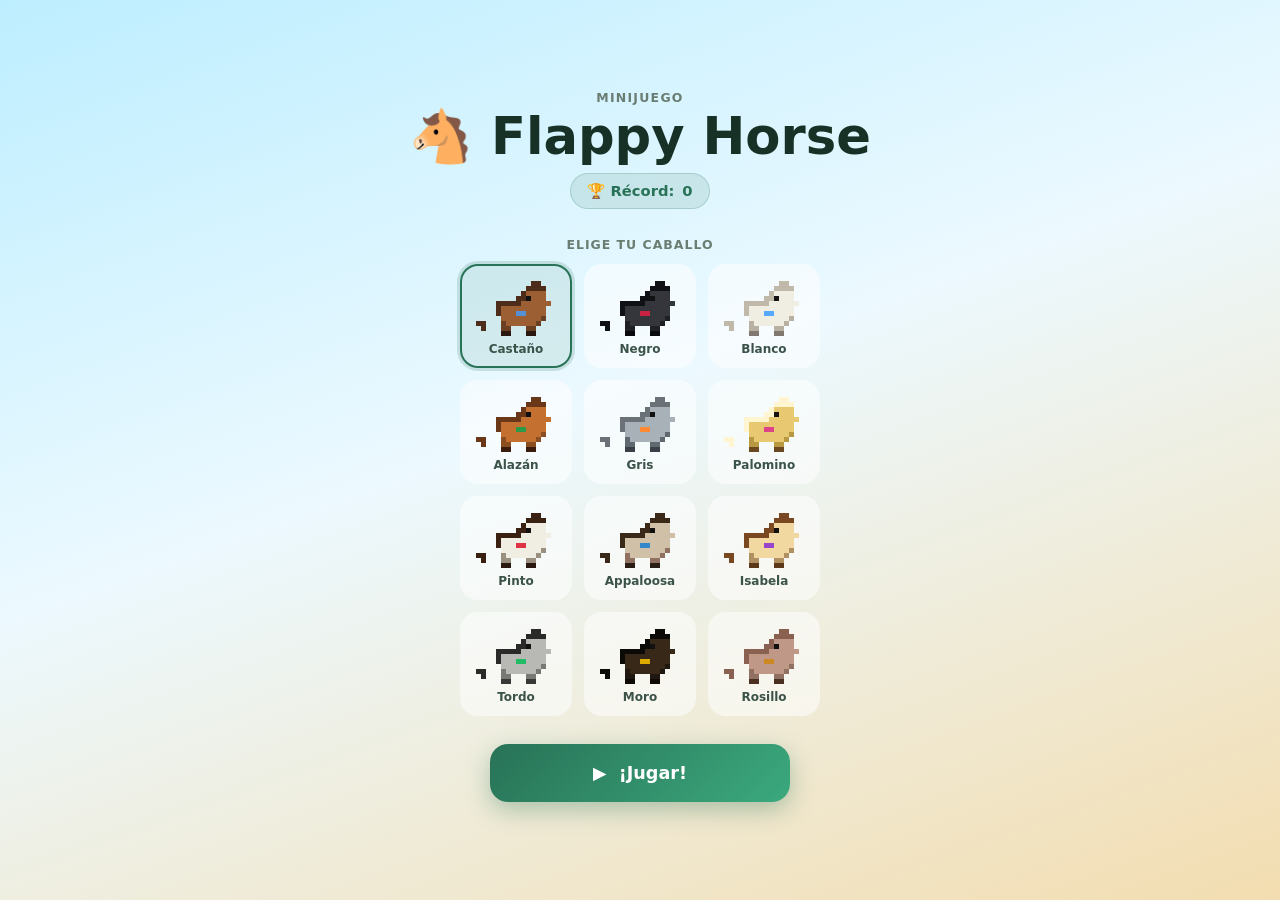
==== commit 5b64be37: "Add files via upload" ====
--- a/games/flappy-horse-preview.html
+++ b/games/flappy-horse-preview.html
@@ -113,17 +113,18 @@
       }
 
       .horse-preview {
-        width: 52px;
-        height: 52px;
-        position: relative;
+        width: 80px;
+        height: 60px;
         display: flex;
         align-items: center;
         justify-content: center;
       }
 
       .horse-preview canvas {
-        width: 52px;
-        height: 52px;
+        image-rendering: pixelated;
+        image-rendering: crisp-edges;
+        width: 80px;
+        height: 60px;
       }
 
       .horse-option-name {
@@ -360,26 +361,14 @@
       </div>
     </div>
 
-    <script>
+    <script src="game-characters.js"></script>
+  <script>
     (() => {
       /* ── CONSTANTS ─────────────────────────────────── */
       const BEST_KEY = "hipica.flappyHorse.best";
       const COLOR_KEY = "hipica.flappyHorse.color";
-
-      const horseThemes = [
-        { id: "castano",   label: "Castaño",   body: "#9b5f33", dark: "#5a3218", mane: "#4d2c1a", accent: "#744222", pattern: "blaze",     socks: true  },
-        { id: "negro",     label: "Negro",     body: "#34363c", dark: "#17181c", mane: "#101114", accent: "#24262b", pattern: "none",      socks: false },
-        { id: "blanco",    label: "Blanco",    body: "#f2ede3", dark: "#8f867b", mane: "#c9c0b3", accent: "#d8d0c3", pattern: "none",      socks: false },
-        { id: "alazan",    label: "Alazán",    body: "#ba6a36", dark: "#6a381c", mane: "#82411e", accent: "#99532a", pattern: "blaze",     socks: false },
-        { id: "gris",      label: "Gris",      body: "#adb4bb", dark: "#5f6870", mane: "#7f8891", accent: "#929aa3", pattern: "none",      socks: false },
-        { id: "palomino",  label: "Palomino",  body: "#e6c275", dark: "#9d7c33", mane: "#fff5d6", accent: "#cda44a", pattern: "blaze",     socks: true  },
-        { id: "pinto",     label: "Pinto",     body: "#f2ede3", dark: "#5a3218", mane: "#3a2415", accent: "#7a4225", pattern: "pinto",     socks: false },
-        { id: "appaloosa", label: "Appaloosa", body: "#d8c9b4", dark: "#5a4530", mane: "#3a2c1d", accent: "#7a5a3a", pattern: "appaloosa", socks: false },
-        { id: "isabela",   label: "Isabela",   body: "#f0d8a8", dark: "#a08055", mane: "#7a4c20", accent: "#c8a070", pattern: "blaze",     socks: true  },
-        { id: "tordo",     label: "Tordo",     body: "#c4c4c0", dark: "#5a5a55", mane: "#2d2d2a", accent: "#8a8a85", pattern: "dapple",    socks: false },
-        { id: "moro",      label: "Moro",      body: "#3d2d1a", dark: "#1f1208", mane: "#0a0604", accent: "#2a1d0e", pattern: "blaze",     socks: true  },
-        { id: "rosillo",   label: "Rosillo",   body: "#c89e8a", dark: "#7a5848", mane: "#9d6f55", accent: "#a07060", pattern: "appaloosa", socks: false }
-      ];
+      const GC = window.GAME_CHARACTERS;
+      const horseThemes = GC?.PIXEL_HORSE_THEMES || [];
 
       /* ── STATE ─────────────────────────────────────── */
       const urlParams = new URLSearchParams(window.location.search);
@@ -444,83 +433,10 @@
       }
 
       function drawPreviewHorse(cvs, theme) {
+        cvs.width = 80; cvs.height = 60;
         const c = cvs.getContext("2d");
-        c.clearRect(0, 0, 52, 52);
-        c.save();
-        c.translate(26, 30);
-
-        c.fillStyle = theme.body;
-        c.strokeStyle = theme.dark;
-        c.lineWidth = 1.5;
-        roundedRectCtx(c, -18, -12, 28, 16, 7, true, true);
-        roundedRectCtx(c, 2, -24, 14, 16, 7, true, true);
-
-        c.beginPath();
-        c.moveTo(10, -17);
-        c.lineTo(20, -27);
-        c.lineTo(13, -10);
-        c.closePath();
-        c.fillStyle = theme.accent;
-        c.fill();
-
-        c.beginPath();
-        c.moveTo(-16, -12);
-        c.quadraticCurveTo(-30, -22, -34, -3);
-        c.quadraticCurveTo(-26, -6, -16, 2);
-        c.lineWidth = 4.5;
-        c.strokeStyle = theme.mane;
-        c.stroke();
-
-        // pattern overlay (preview)
-        if (theme.pattern === "pinto") {
-          c.fillStyle = theme.dark;
-          c.beginPath();
-          c.ellipse(-12, -8, 7, 5, 0.3, 0, Math.PI*2); c.fill();
-          c.beginPath();
-          c.ellipse(-2, 0, 5, 4, -0.2, 0, Math.PI*2); c.fill();
-        } else if (theme.pattern === "appaloosa") {
-          c.fillStyle = theme.dark;
-          [[-10,-6],[-4,-2],[2,-6],[-12,2],[-2,2]].forEach(([px,py]) => {
-            c.beginPath(); c.arc(px,py,1.4,0,Math.PI*2); c.fill();
-          });
-        } else if (theme.pattern === "dapple") {
-          c.fillStyle = "rgba(255,255,255,0.35)";
-          [[-12,-7],[-4,-3],[-10,2],[0,-1]].forEach(([px,py]) => {
-            c.beginPath(); c.arc(px,py,2,0,Math.PI*2); c.fill();
-          });
-        }
-        if (theme.pattern === "blaze") {
-          c.fillStyle = "#ffffff";
-          c.beginPath();
-          c.moveTo(8,-22); c.lineTo(11,-22); c.lineTo(10,-12); c.lineTo(7,-12);
-          c.closePath(); c.fill();
-        }
-
-        c.beginPath();
-        c.arc(12, -16, 1.6, 0, Math.PI * 2);
-        c.fillStyle = "#20130a";
-        c.fill();
-
-        [[-6,4],[-1,5],[-12,4],[7,5]].forEach(([ox,oy], i) => {
-          c.save();
-          c.translate(ox, oy);
-          c.strokeStyle = theme.dark;
-          c.lineWidth = 2.5;
-          c.lineCap = "round";
-          c.beginPath();
-          c.moveTo(0,0); c.lineTo(0,8); c.lineTo(0,16);
-          c.stroke();
-          if (theme.socks) {
-            c.strokeStyle = "#ffffff";
-            c.lineWidth = 2.2;
-            c.beginPath();
-            c.moveTo(0,12); c.lineTo(0,16);
-            c.stroke();
-          }
-          c.restore();
-        });
-
-        c.restore();
+        c.clearRect(0, 0, 80, 60);
+        GC.drawPixelHorse(c, 0, 0, 5, theme);
       }
 
       horseGrid.addEventListener("click", e => {
@@ -832,92 +748,12 @@
       function drawHorse() {
         const { x, y, velocity, bob } = gameState.horse;
         const angle = Math.max(-0.55, Math.min(0.65, velocity * 0.045));
-        const theme = selectedTheme;
         ctx.save();
         ctx.translate(x, y + Math.sin(bob) * 4);
         ctx.rotate(angle);
-        ctx.fillStyle = theme.body;
-        ctx.strokeStyle = theme.dark;
-        ctx.lineWidth = 2;
-        roundedRectCtx(ctx, -24, -15, 38, 22, 10, true, true);
-        roundedRectCtx(ctx, 3, -30, 20, 22, 10, true, true);
-        ctx.beginPath();
-        ctx.moveTo(15, -21); ctx.lineTo(26, -33); ctx.lineTo(18, -14);
-        ctx.closePath();
-        ctx.fillStyle = theme.accent;
-        ctx.fill();
-        ctx.beginPath();
-        ctx.moveTo(-20, -15);
-        ctx.quadraticCurveTo(-42, -28, -48, -4);
-        ctx.quadraticCurveTo(-36, -8, -23, 3);
-        ctx.lineWidth = 6.5;
-        ctx.strokeStyle = theme.mane;
-        ctx.stroke();
-
-        // pattern overlay on body
-        if (theme.pattern === "pinto") {
-          ctx.fillStyle = theme.dark;
-          ctx.beginPath(); ctx.ellipse(-15, -6, 9, 6, 0.3, 0, Math.PI*2); ctx.fill();
-          ctx.beginPath(); ctx.ellipse(-2, 1, 7, 5, -0.2, 0, Math.PI*2); ctx.fill();
-          ctx.beginPath(); ctx.ellipse(8, -22, 5, 4, 0.4, 0, Math.PI*2); ctx.fill();
-        } else if (theme.pattern === "appaloosa") {
-          ctx.fillStyle = theme.dark;
-          [[-15,-8],[-8,-3],[-2,-9],[4,-4],[-18,2],[-10,3],[-3,5]].forEach(([px,py]) => {
-            ctx.beginPath(); ctx.arc(px,py,1.8,0,Math.PI*2); ctx.fill();
-          });
-        } else if (theme.pattern === "dapple") {
-          ctx.fillStyle = "rgba(255,255,255,0.32)";
-          [[-15,-8],[-6,-3],[-12,3],[-2,1],[-18,0],[3,-5]].forEach(([px,py]) => {
-            ctx.beginPath(); ctx.arc(px,py,2.6,0,Math.PI*2); ctx.fill();
-          });
-        }
-        if (theme.pattern === "blaze") {
-          ctx.fillStyle = "#ffffff";
-          ctx.beginPath();
-          ctx.moveTo(11,-28); ctx.lineTo(15,-28); ctx.lineTo(13,-12); ctx.lineTo(9,-12);
-          ctx.closePath(); ctx.fill();
-        }
-
-        ctx.beginPath();
-        ctx.arc(17, -20, 2.1, 0, Math.PI * 2);
-        ctx.fillStyle = "#20130a";
-        ctx.fill();
-        [[-9,6,0.9],[2,7,1.1],[-17,6,1.15],[10,7,0.85]].forEach(([ox,oy,ph]) => {
-          const t = Math.sin(gameState.frame * 0.18 + ph) * 5;
-          ctx.save();
-          ctx.translate(ox, oy);
-          ctx.strokeStyle = theme.dark;
-          ctx.lineWidth = 4.2;
-          ctx.lineCap = "round";
-          ctx.beginPath();
-          ctx.moveTo(0,0); ctx.lineTo(t*0.16, 14); ctx.lineTo(-1.5+t*0.28, 27);
-          ctx.stroke();
-          if (theme.socks) {
-            ctx.strokeStyle = "#ffffff";
-            ctx.lineWidth = 3.6;
-            ctx.beginPath();
-            ctx.moveTo(-1+t*0.24, 22); ctx.lineTo(-1.5+t*0.28, 27);
-            ctx.stroke();
-          }
-          ctx.restore();
-        });
+        ctx.translate(-48, -36);
+        GC.drawPixelHorse(ctx, 0, 0, 6, selectedTheme);
         ctx.restore();
-      }
-
-      function roundedRectCtx(c, x, y, w, h, r, fill, stroke) {
-        c.beginPath();
-        c.moveTo(x+r, y);
-        c.lineTo(x+w-r, y);
-        c.quadraticCurveTo(x+w, y, x+w, y+r);
-        c.lineTo(x+w, y+h-r);
-        c.quadraticCurveTo(x+w, y+h, x+w-r, y+h);
-        c.lineTo(x+r, y+h);
-        c.quadraticCurveTo(x, y+h, x, y+h-r);
-        c.lineTo(x, y+r);
-        c.quadraticCurveTo(x, y, x+r, y);
-        c.closePath();
-        if (fill)   c.fill();
-        if (stroke) c.stroke();
       }
 
       function draw() {
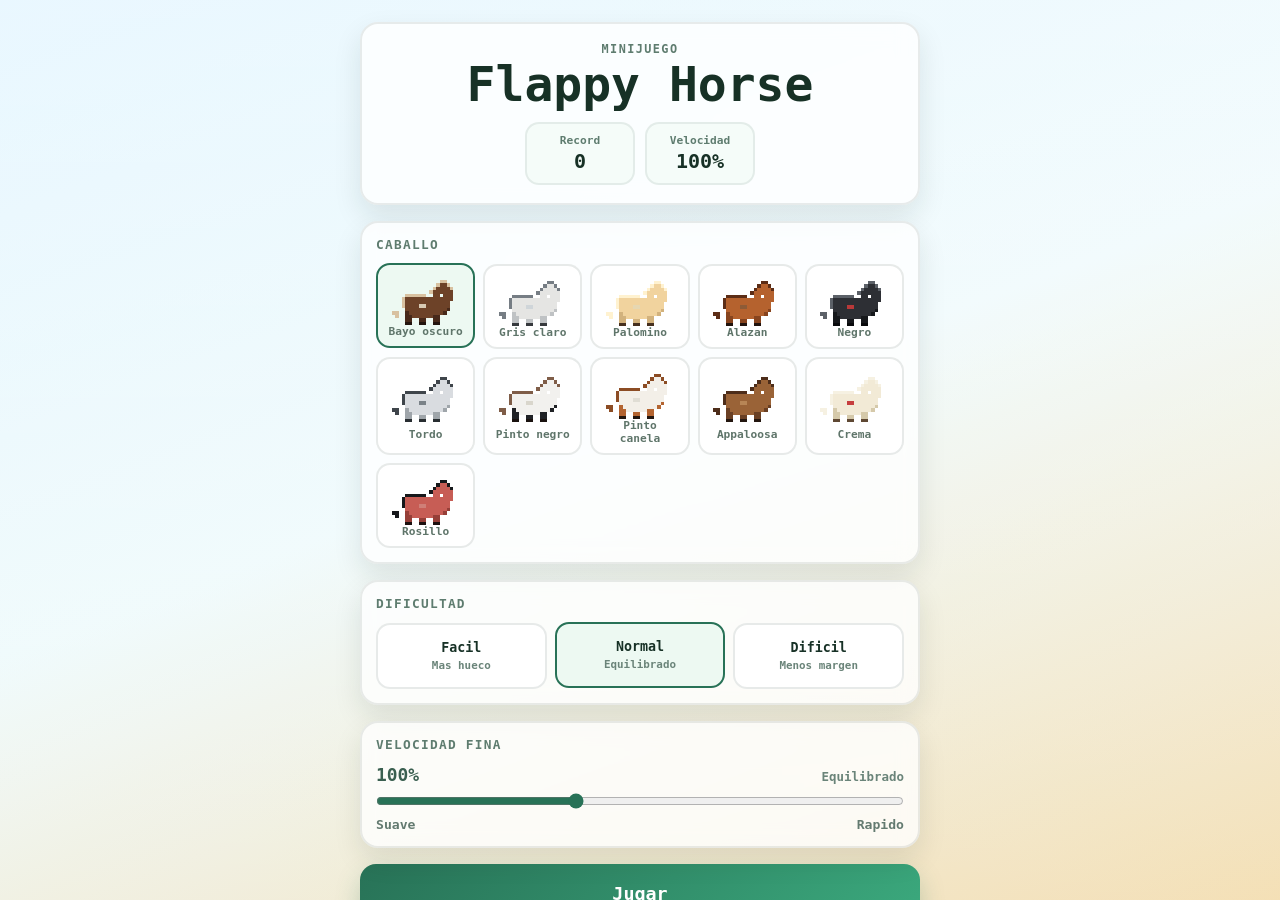
==== commit 829d1c4c: "Add files via upload" ====
--- a/games/flappy-horse-preview.html
+++ b/games/flappy-horse-preview.html
@@ -6,282 +6,300 @@
     <title>Flappy Horse</title>
     <style>
       * { box-sizing: border-box; margin: 0; padding: 0; }
-
+      html, body { width: 100%; height: 100%; overflow: hidden; }
       body {
-        font-family: Inter, system-ui, sans-serif;
-        background: linear-gradient(160deg, #bdeeff 0%, #ecf9ff 45%, #f3ddb0 100%);
-        min-height: 100dvh;
-        overflow: hidden;
+        font-family: monospace;
+        background: linear-gradient(160deg, #dff4ff 0%, #eefafc 46%, #f2debc 100%);
+        color: #173126;
         touch-action: none;
         user-select: none;
       }
-
-      /* ── LOBBY ───────────────────────────────────── */
+      .hidden { display: none !important; }
+
       #lobby {
         position: fixed;
         inset: 0;
-        z-index: 50;
+        z-index: 30;
+        overflow-y: auto;
+        padding: 22px 14px 28px;
+        background:
+          linear-gradient(180deg, rgba(255,255,255,0.32), rgba(255,255,255,0.08)),
+          linear-gradient(160deg, #dff4ff 0%, #eefafc 48%, #f3ddb0 100%);
+      }
+
+      .lobby-shell {
+        width: min(100%, 560px);
+        margin: 0 auto;
+        display: grid;
+        gap: 16px;
+      }
+
+      .hero,
+      .card {
+        background: rgba(255,255,255,0.78);
+        border-radius: 18px;
+        border: 2px solid rgba(23,49,38,0.09);
+        box-shadow: 0 12px 28px rgba(18,43,31,0.10);
+        backdrop-filter: blur(10px);
+      }
+
+      .hero {
+        padding: 18px;
+        text-align: center;
+      }
+
+      .hero p {
+        font-size: 0.74rem;
+        font-weight: 900;
+        letter-spacing: 0.12em;
+        text-transform: uppercase;
+        color: #5e7c6f;
+        margin-bottom: 6px;
+      }
+
+      .hero h1 {
+        font-size: clamp(2rem, 8vw, 3rem);
+        line-height: 0.95;
+      }
+
+      .hero-stats {
         display: flex;
-        flex-direction: column;
-        align-items: center;
         justify-content: center;
-        gap: 0;
-        background: linear-gradient(160deg, #bdeeff 0%, #ecf9ff 45%, #f3ddb0 100%);
-        padding: 24px 16px 32px;
-        overflow-y: auto;
-      }
-
-      #lobby.hidden { display: none; }
-
-      .lobby-title {
-        text-align: center;
-        margin-bottom: 28px;
-      }
-
-      .lobby-title .eyebrow {
-        font-size: 0.78rem;
-        font-weight: 800;
+        gap: 10px;
+        margin-top: 14px;
+        flex-wrap: wrap;
+      }
+
+      .stat-pill {
+        min-width: 110px;
+        padding: 10px 14px;
+        border-radius: 14px;
+        background: #f5fcf9;
+        border: 2px solid rgba(23,49,38,0.08);
+      }
+
+      .stat-pill span {
+        display: block;
+        font-size: 0.7rem;
+        color: #5e7c6f;
+        font-weight: 700;
+      }
+
+      .stat-pill strong {
+        display: block;
+        margin-top: 2px;
+        font-size: 1.25rem;
+      }
+
+      .card {
+        padding: 14px;
+        display: grid;
+        gap: 12px;
+      }
+
+      .card h2 {
+        font-size: 0.8rem;
+        font-weight: 900;
         letter-spacing: 0.1em;
         text-transform: uppercase;
-        color: #6a7d72;
-        margin-bottom: 6px;
-      }
-
-      .lobby-title h1 {
-        font-size: clamp(2rem, 8vw, 3.2rem);
-        line-height: 1;
+        color: #5e7c6f;
+      }
+
+      .horse-grid {
+        display: grid;
+        grid-template-columns: repeat(auto-fill, minmax(84px, 1fr));
+        gap: 8px;
+      }
+
+      .horse-option,
+      .diff-btn {
+        border: 2px solid rgba(23,49,38,0.10);
+        border-radius: 14px;
+        background: #fff;
+        cursor: pointer;
+        font-family: monospace;
+        transition: transform 0.15s, border-color 0.15s, background 0.15s;
         color: #173126;
       }
 
-      .record-badge {
-        display: inline-flex;
-        align-items: center;
+      .horse-option {
+        min-height: 84px;
+        padding: 8px;
+        display: grid;
+        place-items: center;
+      }
+
+      .horse-option canvas {
+        width: 72px;
+        height: 52px;
+        image-rendering: pixelated;
+      }
+
+      .horse-option span {
+        font-size: 0.7rem;
+        color: #5f756a;
+        font-weight: 700;
+      }
+
+      .horse-option.selected,
+      .diff-btn.active {
+        border-color: #287257;
+        background: #edf9f2;
+        transform: translateY(-1px);
+      }
+
+      .diff-grid {
+        display: grid;
+        grid-template-columns: repeat(3, minmax(0, 1fr));
         gap: 8px;
-        margin-top: 10px;
-        padding: 8px 16px;
-        border-radius: 999px;
-        background: rgba(40, 114, 87, 0.12);
-        border: 1px solid rgba(40, 114, 87, 0.2);
-        color: #287257;
-        font-weight: 800;
-        font-size: 0.92rem;
-      }
-
-      /* horse picker */
-      .section-label {
+      }
+
+      .diff-btn {
+        min-height: 66px;
+        padding: 10px 8px;
+        font-weight: 900;
+      }
+
+      .diff-btn span {
+        display: block;
+        font-size: 0.68rem;
+        margin-top: 4px;
+        color: #6a8479;
+        font-weight: 700;
+      }
+
+      .slider-row {
+        display: grid;
+        gap: 8px;
+      }
+
+      .slider-readout {
+        display: flex;
+        align-items: baseline;
+        justify-content: space-between;
+        gap: 10px;
+        color: #3a5f50;
+        font-weight: 900;
+      }
+
+      .slider-readout strong {
+        font-size: 1.12rem;
+      }
+
+      .slider-readout span {
         font-size: 0.78rem;
-        font-weight: 800;
-        letter-spacing: 0.08em;
-        text-transform: uppercase;
-        color: #6a7d72;
-        margin-bottom: 12px;
-        text-align: center;
-      }
-
-      .horse-grid {
-        display: flex;
-        flex-wrap: wrap;
-        gap: 12px;
-        justify-content: center;
-        margin-bottom: 28px;
-        max-width: 360px;
-      }
-
-      .horse-option {
-        display: flex;
-        flex-direction: column;
-        align-items: center;
-        gap: 6px;
-        cursor: pointer;
-        padding: 10px 14px;
-        border-radius: 18px;
-        border: 2px solid transparent;
-        background: rgba(255,255,255,0.55);
-        transition: all 0.18s;
-        min-width: 80px;
-      }
-
-      .horse-option:hover {
-        background: rgba(255,255,255,0.8);
-        transform: translateY(-2px);
-      }
-
-      .horse-option.selected {
-        border-color: #287257;
-        background: rgba(40,114,87,0.1);
-        box-shadow: 0 0 0 3px rgba(40,114,87,0.18);
-      }
-
-      .horse-preview {
-        width: 80px;
-        height: 60px;
+        color: #6a8479;
+      }
+
+      .slider-meta {
         display: flex;
         align-items: center;
-        justify-content: center;
-      }
-
-      .horse-preview canvas {
-        image-rendering: pixelated;
-        image-rendering: crisp-edges;
-        width: 80px;
+        justify-content: space-between;
+        font-size: 0.82rem;
+        color: #637a70;
+        font-weight: 700;
+      }
+
+      input[type="range"] {
+        width: 100%;
+        accent-color: #287257;
+      }
+
+      .play-btn {
+        width: 100%;
         height: 60px;
-      }
-
-      .horse-option-name {
-        font-size: 0.75rem;
-        font-weight: 700;
-        color: #3a5248;
-        text-align: center;
-      }
-
-      /* play button */
-      .play-btn {
-        display: flex;
-        align-items: center;
-        justify-content: center;
-        gap: 10px;
-        width: min(300px, 100%);
-        height: 58px;
-        border-radius: 18px;
-        border: none;
-        font: inherit;
-        font-size: 1.1rem;
-        font-weight: 800;
+        border: 0;
+        border-radius: 16px;
+        background: linear-gradient(135deg, #287257, #3ba97d);
+        color: #fff;
+        font-family: monospace;
+        font-size: 1.15rem;
+        font-weight: 900;
         cursor: pointer;
-        background: linear-gradient(135deg, #287257, #3ba97d);
-        color: white;
-        box-shadow: 0 8px 24px rgba(40,114,87,0.35);
-        transition: transform 0.15s, box-shadow 0.15s;
-        touch-action: manipulation;
-      }
-
-      .play-btn:active {
-        transform: scale(0.97);
-        box-shadow: 0 4px 12px rgba(40,114,87,0.3);
-      }
-
-      /* ── GAME WRAP ──────────────────────────────── */
+        box-shadow: 0 12px 24px rgba(40,114,87,0.26);
+      }
+
       #gameWrap {
         position: fixed;
         inset: 0;
-        z-index: 40;
         display: flex;
         flex-direction: column;
         background: #000;
       }
-
-      #gameWrap.hidden { display: none; }
 
       #gameCanvas {
         flex: 1;
         width: 100%;
         height: 100%;
         display: block;
-        touch-action: none;
       }
 
       .controls-bar {
         display: flex;
         align-items: center;
-        justify-content: space-between;
-        padding: 8px 12px;
-        background: rgba(0,0,0,0.65);
         gap: 10px;
-        flex-shrink: 0;
+        padding: 10px;
+        background: rgba(8, 22, 17, 0.74);
+      }
+
+      .back-btn,
+      .jump-btn {
+        min-height: 50px;
+        border-radius: 14px;
+        border: 0;
+        font-family: monospace;
+        font-weight: 900;
+        cursor: pointer;
       }
 
       .back-btn {
-        display: flex;
-        align-items: center;
-        gap: 6px;
-        padding: 0 14px;
-        height: 44px;
-        border-radius: 14px;
-        border: none;
+        flex: 0 0 74px;
         background: rgba(255,255,255,0.14);
-        color: rgba(255,255,255,0.9);
-        font: inherit;
-        font-size: 0.85rem;
-        font-weight: 700;
-        cursor: pointer;
-        touch-action: manipulation;
+        color: rgba(255,255,255,0.92);
       }
 
       .jump-btn {
         flex: 1;
-        height: 52px;
-        border-radius: 16px;
-        border: none;
         background: rgba(40,200,120,0.22);
-        border: 1px solid rgba(40,200,120,0.4);
-        color: rgba(255,255,255,0.95);
-        font: inherit;
-        font-size: 1rem;
-        font-weight: 800;
-        cursor: pointer;
-        touch-action: manipulation;
-        letter-spacing: 0.04em;
-      }
-
-      .jump-btn:active {
-        background: rgba(40,200,120,0.4);
-      }
-
-      /* in-game overlay */
+        color: rgba(255,255,255,0.96);
+        border: 1px solid rgba(40,200,120,0.42);
+      }
+
       #gameOverlay {
         position: absolute;
         inset: 0;
-        bottom: 0;
         display: grid;
         place-items: center;
+        z-index: 10;
         pointer-events: none;
-        z-index: 10;
-      }
-
-      #gameOverlay.hidden { display: none; }
+      }
 
       .overlay-card {
-        width: min(360px, calc(100% - 32px));
-        padding: 28px 24px;
+        width: min(360px, calc(100% - 28px));
+        padding: 26px 22px;
         text-align: center;
-        border-radius: 24px;
-        border: 1px solid rgba(255,255,255,0.45);
-        background: rgba(255,255,255,0.78);
-        box-shadow: 0 18px 50px rgba(18, 43, 31, 0.18);
-        backdrop-filter: blur(18px);
+        border-radius: 22px;
+        background: rgba(255,255,255,0.82);
+        border: 1px solid rgba(255,255,255,0.52);
+        box-shadow: 0 18px 46px rgba(18, 43, 31, 0.18);
+        backdrop-filter: blur(14px);
         pointer-events: all;
       }
 
       .overlay-card h2 {
-        font-size: clamp(1.4rem, 4vw, 2rem);
-        color: #173126;
+        font-size: clamp(1.4rem, 4vw, 1.9rem);
         margin-bottom: 8px;
       }
 
       .overlay-card p {
-        color: #617468;
-        line-height: 1.5;
-        margin-bottom: 0;
-      }
-
-      .hint-pill {
-        display: inline-flex;
-        align-items: center;
-        gap: 8px;
-        margin-top: 16px;
-        padding: 10px 16px;
-        border-radius: 999px;
-        background: rgba(40, 114, 87, 0.12);
-        color: #287257;
-        font-weight: 800;
-        font-size: 0.9rem;
+        color: #5e7469;
+        line-height: 1.45;
       }
 
       .countdown-num {
-        font-size: clamp(5rem, 18vw, 9rem);
+        font-size: clamp(5rem, 18vw, 8rem);
+        line-height: 1;
         font-weight: 900;
-        line-height: 1;
-        color: #173126;
       }
 
       .gameover-score {
@@ -293,9 +311,9 @@
 
       .gameover-record {
         font-size: 0.88rem;
-        color: #6a7d72;
         font-weight: 700;
-        margin-bottom: 20px;
+        color: #62786d;
+        margin-bottom: 18px;
       }
 
       .gameover-btns {
@@ -304,476 +322,538 @@
         gap: 10px;
       }
 
+      .btn-retry,
+      .btn-lobby {
+        min-height: 46px;
+        border-radius: 14px;
+        border: 0;
+        font-family: monospace;
+        font-weight: 900;
+        cursor: pointer;
+      }
+
       .btn-retry {
-        height: 50px;
-        border-radius: 16px;
-        border: none;
         background: linear-gradient(135deg, #287257, #3ba97d);
-        color: white;
-        font: inherit;
-        font-size: 1rem;
-        font-weight: 800;
-        cursor: pointer;
-        touch-action: manipulation;
+        color: #fff;
       }
 
       .btn-lobby {
-        height: 44px;
-        border-radius: 16px;
-        border: 1px solid rgba(27,58,44,0.2);
-        background: rgba(255,255,255,0.6);
-        color: #3a5248;
-        font: inherit;
-        font-size: 0.9rem;
-        font-weight: 700;
-        cursor: pointer;
-        touch-action: manipulation;
+        background: #fff;
+        color: #2d4b3f;
+        border: 1px solid rgba(23,49,38,0.12);
       }
     </style>
   </head>
   <body>
-
-    <!-- ── LOBBY ───────────────────────────────────────── -->
     <div id="lobby">
-      <div class="lobby-title">
-        <div class="eyebrow">Minijuego</div>
-        <h1>🐴 Flappy Horse</h1>
-        <div class="record-badge">🏆 Récord: <span id="lobbyRecord">0</span></div>
+      <div class="lobby-shell">
+        <section class="hero">
+          <p>Minijuego</p>
+          <h1>Flappy Horse</h1>
+          <div class="hero-stats">
+            <article class="stat-pill">
+              <span>Record</span>
+              <strong id="lobbyRecord">0</strong>
+            </article>
+            <article class="stat-pill">
+              <span>Velocidad</span>
+              <strong id="speedValue">100%</strong>
+            </article>
+          </div>
+        </section>
+
+        <section class="card">
+          <h2>Caballo</h2>
+          <div class="horse-grid" id="horseGrid"></div>
+        </section>
+
+        <section class="card">
+          <h2>Dificultad</h2>
+          <div class="diff-grid">
+            <button class="diff-btn" data-difficulty="easy" type="button">Facil<span>Mas hueco</span></button>
+            <button class="diff-btn" data-difficulty="normal" type="button">Normal<span>Equilibrado</span></button>
+            <button class="diff-btn" data-difficulty="hard" type="button">Dificil<span>Menos margen</span></button>
+          </div>
+        </section>
+
+        <section class="card">
+          <h2>Velocidad fina</h2>
+          <div class="slider-row">
+            <div class="slider-readout">
+              <strong id="speedValue">100%</strong>
+              <span id="speedMeta">Equilibrado</span>
+            </div>
+            <input id="speedSlider" type="range" min="70" max="150" step="5" value="100">
+            <div class="slider-meta">
+              <span>Suave</span>
+              <span>Rapido</span>
+            </div>
+          </div>
+        </section>
+
+        <button class="play-btn" id="playBtn" type="button">Jugar</button>
       </div>
-
-      <p class="section-label">Elige tu caballo</p>
-      <div class="horse-grid" id="horseGrid"></div>
-
-      <button class="play-btn" id="playBtn" type="button">
-        ▶ &nbsp;¡Jugar!
-      </button>
     </div>
 
-    <!-- ── GAME WRAP ──────────────────────────────────── -->
     <div id="gameWrap" class="hidden">
       <div id="gameOverlay">
         <div class="overlay-card" id="overlayCard"></div>
       </div>
       <canvas id="gameCanvas"></canvas>
       <div class="controls-bar">
-        <button class="back-btn" id="backBtn" type="button">← Lobby</button>
-        <button class="jump-btn" id="jumpBtn" type="button">🐴 SALTAR</button>
+        <button class="back-btn" id="backBtn" type="button"><</button>
+        <button class="jump-btn" id="jumpBtn" type="button">SALTAR</button>
       </div>
     </div>
 
     <script src="game-characters.js"></script>
-  <script>
-    (() => {
-      /* ── CONSTANTS ─────────────────────────────────── */
-      const BEST_KEY = "hipica.flappyHorse.best";
-      const COLOR_KEY = "hipica.flappyHorse.color";
-      const GC = window.GAME_CHARACTERS;
-      const horseThemes = GC?.PIXEL_HORSE_THEMES || [];
-
-      /* ── STATE ─────────────────────────────────────── */
-      const urlParams = new URLSearchParams(window.location.search);
-      const initialHorse = urlParams.get("horse");
-      let bestScore = Number(localStorage.getItem(BEST_KEY) || 0);
-      let selectedTheme = horseThemes.find(t => t.id === initialHorse)
-        || horseThemes.find(t => t.id === localStorage.getItem(COLOR_KEY))
-        || horseThemes[0];
-
-      function postToParent(payload) {
-        try { window.parent && window.parent !== window && window.parent.postMessage(payload, window.location.origin); }
-        catch (_) {}
-      }
-
-      const gameState = {
-        running: false,
-        gameOver: false,
-        countdown: 0,
-        countdownTimer: null,
-        score: 0,
-        gravity: 0.27,
-        flap: -6.6,
-        groundHeight: 82,
-        baseSpeed: 2.15,
-        speed: 2.15,
-        spawnTimer: 0,
-        spawnEvery: 132,
-        currentGap: 248,
-        frame: 0,
-        horse: { x: 0, y: 0, width: 74, height: 46, velocity: 0, bob: 0 },
-        fences: []
-      };
-
-      /* ── DOM ───────────────────────────────────────── */
-      const lobby      = document.getElementById("lobby");
-      const gameWrap   = document.getElementById("gameWrap");
-      const canvas     = document.getElementById("gameCanvas");
-      const ctx        = canvas.getContext("2d");
-      const gameOverlay = document.getElementById("gameOverlay");
-      const overlayCard = document.getElementById("overlayCard");
-      const lobbyRecord = document.getElementById("lobbyRecord");
-      const horseGrid  = document.getElementById("horseGrid");
-      const playBtn    = document.getElementById("playBtn");
-      const backBtn    = document.getElementById("backBtn");
-      const jumpBtn    = document.getElementById("jumpBtn");
-
-      /* ── LOBBY ─────────────────────────────────────── */
-      function renderLobby() {
-        lobbyRecord.textContent = bestScore;
-        horseGrid.innerHTML = horseThemes.map(t => `
-          <div class="horse-option ${t.id === selectedTheme.id ? 'selected' : ''}"
-               data-theme="${t.id}" role="button" tabindex="0">
-            <canvas class="horse-preview" width="52" height="52" data-preview="${t.id}"></canvas>
-            <span class="horse-option-name">${t.label}</span>
-          </div>
-        `).join("");
-
-        horseThemes.forEach(t => {
-          const cvs = horseGrid.querySelector(`[data-preview="${t.id}"]`);
-          drawPreviewHorse(cvs, t);
+    <script>
+      (() => {
+        const GC = window.GAME_CHARACTERS;
+        const query = new URLSearchParams(window.location.search);
+        const difficultyMap = {
+          easy: { baseSpeed: 1.95, gravity: 0.245, flap: -6.8, spawnEvery: 146, gap: 272 },
+          normal: { baseSpeed: 2.15, gravity: 0.27, flap: -6.6, spawnEvery: 132, gap: 248 },
+          hard: { baseSpeed: 2.4, gravity: 0.3, flap: -6.4, spawnEvery: 118, gap: 222 }
+        };
+
+        const BEST_KEY = "hipica.flappyHorse.best";
+        const HORSE_KEY = "hipica.flappyHorse.color";
+        const DIFF_KEY = "hipica.flappyHorse.difficulty";
+        const SPEED_KEY = "hipica.flappyHorse.speed";
+
+        const state = {
+          bestScore: Number(localStorage.getItem(BEST_KEY) || 0),
+          selectedTheme: GC.themeById(query.get("horse") || localStorage.getItem(HORSE_KEY) || "castano"),
+          difficulty: ["easy", "normal", "hard"].includes(query.get("difficulty")) ? query.get("difficulty") : (localStorage.getItem(DIFF_KEY) || "normal"),
+          speedFactor: Math.min(1.5, Math.max(0.7, Number(query.get("speed")) || Number(localStorage.getItem(SPEED_KEY)) || 1)),
+          running: false,
+          gameOver: false,
+          countdown: 0,
+          countdownTimer: null,
+          score: 0,
+          gravity: 0.27,
+          flap: -6.6,
+          groundHeight: 82,
+          baseSpeed: 2.15,
+          speed: 2.15,
+          spawnTimer: 0,
+          spawnEvery: 132,
+          currentGap: 248,
+          frame: 0,
+          horse: { x: 0, y: 0, width: 74, height: 46, velocity: 0, bob: 0 },
+          fences: []
+        };
+
+        const lobby = document.getElementById("lobby");
+        const gameWrap = document.getElementById("gameWrap");
+        const canvas = document.getElementById("gameCanvas");
+        const ctx = canvas.getContext("2d");
+        const gameOverlay = document.getElementById("gameOverlay");
+        const overlayCard = document.getElementById("overlayCard");
+        const lobbyRecord = document.getElementById("lobbyRecord");
+        const horseGrid = document.getElementById("horseGrid");
+        const playBtn = document.getElementById("playBtn");
+        const backBtn = document.getElementById("backBtn");
+        const jumpBtn = document.getElementById("jumpBtn");
+        const speedSlider = document.getElementById("speedSlider");
+        const speedValue = document.getElementById("speedValue");
+        const speedMeta = document.getElementById("speedMeta");
+
+        function config() {
+          return difficultyMap[state.difficulty] || difficultyMap.normal;
+        }
+
+        function speedDescription(factor) {
+          if (factor <= 0.85) return "Muy suave";
+          if (factor < 0.97) return "Suave";
+          if (factor <= 1.08) return "Equilibrado";
+          if (factor <= 1.22) return "Rapido";
+          return "Muy rapido";
+        }
+
+        function postToParent(payload) {
+          try {
+            if (window.parent && window.parent !== window) {
+              window.parent.postMessage(payload, window.location.origin);
+            }
+          } catch (_) {}
+        }
+
+        function syncSettings() {
+          localStorage.setItem(HORSE_KEY, state.selectedTheme.id);
+          localStorage.setItem(DIFF_KEY, state.difficulty);
+          localStorage.setItem(SPEED_KEY, String(state.speedFactor));
+          speedSlider.value = String(Math.round(state.speedFactor * 100));
+          speedValue.textContent = `${Math.round(state.speedFactor * 100)}%`;
+          speedMeta.textContent = speedDescription(state.speedFactor);
+          document.querySelectorAll("[data-difficulty]").forEach((button) => {
+            button.classList.toggle("active", button.dataset.difficulty === state.difficulty);
+          });
+          document.querySelectorAll("[data-theme]").forEach((button) => {
+            button.classList.toggle("selected", button.dataset.theme === state.selectedTheme.id);
+          });
+          postToParent({
+            type: "flappy-horse-settings",
+            characterId: state.selectedTheme.id,
+            difficulty: state.difficulty,
+            speedFactor: state.speedFactor
+          });
+        }
+
+        function renderLobby() {
+          lobbyRecord.textContent = String(state.bestScore);
+          horseGrid.innerHTML = GC.PIXEL_HORSE_THEMES.map((theme) => `
+            <button class="horse-option ${theme.id === state.selectedTheme.id ? "selected" : ""}" data-theme="${theme.id}" type="button" title="${theme.label}">
+              <canvas width="84" height="60" data-preview="${theme.id}"></canvas>
+              <span>${theme.label}</span>
+            </button>
+          `).join("");
+
+          GC.PIXEL_HORSE_THEMES.forEach((theme) => {
+            const canvasEl = horseGrid.querySelector(`[data-preview="${theme.id}"]`);
+            const c = canvasEl.getContext("2d");
+            c.clearRect(0, 0, canvasEl.width, canvasEl.height);
+            GC.drawPixelHorse(c, 2, 4, 4, theme);
+          });
+
+          syncSettings();
+        }
+
+        function applyGameConfig() {
+          const cfg = config();
+          state.baseSpeed = cfg.baseSpeed * state.speedFactor;
+          state.speed = state.baseSpeed;
+          state.gravity = cfg.gravity;
+          state.flap = cfg.flap;
+          state.spawnEvery = Math.max(90, Math.round(cfg.spawnEvery / state.speedFactor));
+          state.currentGap = Math.max(160, Math.round(cfg.gap - ((state.speedFactor - 1) * 40)));
+        }
+
+        function resizeCanvas() {
+          const controls = gameWrap.querySelector(".controls-bar");
+          const controlsHeight = controls ? controls.offsetHeight : 64;
+          canvas.width = window.innerWidth;
+          canvas.height = window.innerHeight - controlsHeight;
+          state.groundHeight = Math.round(canvas.height * 0.15);
+          state.horse.x = Math.round(canvas.width * 0.22);
+          if (!state.running && !state.gameOver) {
+            state.horse.y = Math.round(canvas.height * 0.45);
+          }
+        }
+
+        function stopGame() {
+          state.running = false;
+          state.gameOver = false;
+          if (state.countdownTimer) {
+            clearInterval(state.countdownTimer);
+            state.countdownTimer = null;
+          }
+          state.countdown = 0;
+        }
+
+        function resetGameState(startRunning) {
+          stopGame();
+          applyGameConfig();
+          state.running = startRunning;
+          state.score = 0;
+          state.spawnTimer = 0;
+          state.frame = 0;
+          state.fences = [];
+          state.horse.y = Math.round(canvas.height * 0.45);
+          state.horse.velocity = 0;
+          state.horse.bob = 0;
+        }
+
+        function hideOverlay() {
+          gameOverlay.classList.add("hidden");
+          overlayCard.innerHTML = "";
+        }
+
+        function showCountdown(n) {
+          gameOverlay.classList.remove("hidden");
+          overlayCard.innerHTML = `<div class="countdown-num">${n}</div>`;
+        }
+
+        function showGameOver() {
+          const isNewBest = state.score >= state.bestScore;
+          gameOverlay.classList.remove("hidden");
+          overlayCard.innerHTML = `
+            <h2>Has chocado</h2>
+            <div class="gameover-score">${state.score}</div>
+            <div class="gameover-record">${isNewBest ? "Nuevo record" : `Record: ${state.bestScore}`}</div>
+            <div class="gameover-btns">
+              <button class="btn-retry" id="retryBtn" type="button">Repetir</button>
+              <button class="btn-lobby" id="lobbyBtn" type="button">Lobby</button>
+            </div>
+          `;
+          document.getElementById("retryBtn").addEventListener("click", startCountdown);
+          document.getElementById("lobbyBtn").addEventListener("click", goToLobby);
+        }
+
+        function startCountdown() {
+          resetGameState(false);
+          state.countdown = 3;
+          showCountdown(3);
+          state.countdownTimer = setInterval(() => {
+            state.countdown -= 1;
+            if (state.countdown > 0) {
+              showCountdown(state.countdown);
+            } else {
+              clearInterval(state.countdownTimer);
+              state.countdownTimer = null;
+              state.countdown = 0;
+              state.running = true;
+              hideOverlay();
+            }
+          }, 1000);
+        }
+
+        function goToLobby() {
+          stopGame();
+          gameWrap.classList.add("hidden");
+          lobby.classList.remove("hidden");
+          renderLobby();
+        }
+
+        function flapHorse() {
+          if (state.countdown > 0 || state.gameOver || !state.running) return;
+          state.horse.velocity = state.flap;
+        }
+
+        function endGame() {
+          state.running = false;
+          state.gameOver = true;
+          if (state.score > state.bestScore) {
+            state.bestScore = state.score;
+            localStorage.setItem(BEST_KEY, String(state.bestScore));
+          }
+          lobbyRecord.textContent = String(state.bestScore);
+          postToParent({ type: "flappy-horse-score", score: state.score, best: state.bestScore });
+          showGameOver();
+        }
+
+        function update() {
+          state.frame += 1;
+          state.horse.bob += 0.08;
+          if (!state.running || state.gameOver) return;
+
+          const level = Math.floor(state.score / 25);
+          state.speed = state.baseSpeed * Math.pow(1.01, level);
+          state.gravity = config().gravity * Math.pow(1.01, level);
+          state.currentGap = Math.max(config().gap - level * 6, state.difficulty === "hard" ? 150 : 170);
+
+          state.spawnTimer += 1;
+          if (state.spawnTimer >= state.spawnEvery) {
+            state.spawnTimer = 0;
+            spawnFence();
+          }
+
+          state.horse.velocity += state.gravity;
+          state.horse.y += state.horse.velocity;
+
+          state.fences.forEach((fence) => {
+            fence.x -= state.speed;
+            if (!fence.scored && fence.x + fence.width < state.horse.x) {
+              fence.scored = true;
+              state.score += 1;
+            }
+          });
+          state.fences = state.fences.filter((fence) => fence.x + fence.width > -140);
+
+          const horseBox = {
+            x: state.horse.x - state.horse.width * 0.34,
+            y: state.horse.y - state.horse.height * 0.35,
+            width: state.horse.width * 0.72,
+            height: state.horse.height * 0.7
+          };
+
+          const hitGround = state.horse.y + state.horse.height / 2 >= canvas.height - state.groundHeight;
+          const hitSky = state.horse.y - state.horse.height / 2 <= 0;
+          const hitFence = state.fences.some((fence) => {
+            const topRect = { x: fence.x, y: 0, width: fence.width, height: fence.gapY };
+            const bottomRect = {
+              x: fence.x,
+              y: fence.gapY + fence.gapHeight,
+              width: fence.width,
+              height: canvas.height - state.groundHeight - (fence.gapY + fence.gapHeight)
+            };
+            return intersects(horseBox, topRect) || intersects(horseBox, bottomRect);
+          });
+
+          if (hitGround || hitSky || hitFence) endGame();
+        }
+
+        function spawnFence() {
+          const minTop = 62;
+          const maxTop = canvas.height - state.groundHeight - state.currentGap - 62;
+          const topHeight = minTop + Math.random() * Math.max(40, maxTop - minTop);
+          state.fences.push({
+            x: canvas.width + 40,
+            width: 92,
+            gapY: topHeight,
+            gapHeight: state.currentGap,
+            scored: false,
+            colorA: Math.random() > 0.5 ? "#f3c969" : "#f2a94c",
+            colorB: Math.random() > 0.5 ? "#2f8f6b" : "#367dc0"
+          });
+        }
+
+        function intersects(a, b) {
+          return a.x < b.x + b.width && a.x + a.width > b.x && a.y < b.y + b.height && a.y + a.height > b.y;
+        }
+
+        function drawCloud(x, y, scale) {
+          ctx.save();
+          ctx.translate(x, y);
+          ctx.scale(scale, scale);
+          ctx.fillStyle = "rgba(255,255,255,0.78)";
+          ctx.beginPath();
+          ctx.arc(0, 0, 20, 0, Math.PI * 2);
+          ctx.arc(24, -10, 26, 0, Math.PI * 2);
+          ctx.arc(56, 0, 20, 0, Math.PI * 2);
+          ctx.arc(28, 10, 26, 0, Math.PI * 2);
+          ctx.fill();
+          ctx.restore();
+        }
+
+        function drawBackground() {
+          const W = canvas.width;
+          const H = canvas.height;
+          const sky = ctx.createLinearGradient(0, 0, 0, H);
+          sky.addColorStop(0, "#bdeeff");
+          sky.addColorStop(0.68, "#ecf9ff");
+          sky.addColorStop(0.68, "#f3ddb0");
+          sky.addColorStop(1, "#d2b57b");
+          ctx.fillStyle = sky;
+          ctx.fillRect(0, 0, W, H);
+
+          [[W * 0.1, 80, 1.1], [W * 0.35, 110, 0.9], [W * 0.65, 75, 1.25], [W * 0.88, 130, 0.95]].forEach(([x, y, s]) => drawCloud(x, y, s));
+
+          ctx.fillStyle = "#7fb96d";
+          ctx.beginPath();
+          ctx.moveTo(0, H - state.groundHeight - 24);
+          for (let x = 0; x <= W; x += 42) {
+            ctx.lineTo(x, H - state.groundHeight - 18 - Math.sin((x + state.frame * 2) * 0.01) * 8);
+          }
+          ctx.lineTo(W, H - state.groundHeight + 18);
+          ctx.lineTo(0, H - state.groundHeight + 18);
+          ctx.closePath();
+          ctx.fill();
+
+          ctx.fillStyle = "#9a7b4e";
+          ctx.fillRect(0, H - state.groundHeight, W, state.groundHeight);
+          ctx.fillStyle = "#b8925d";
+          for (let i = 0; i < W; i += 28) {
+            ctx.fillRect(i + (state.frame * 2 % 28), H - state.groundHeight + 8, 12, 8);
+          }
+
+          if (state.running) {
+            ctx.fillStyle = "rgba(255,255,255,0.95)";
+            ctx.font = "bold 28px monospace";
+            ctx.textAlign = "center";
+            ctx.fillText(String(state.score), canvas.width / 2, 48);
+          }
+        }
+
+        function drawFenceSection(x, y, width, height, fence) {
+          const postWidth = 12;
+          ctx.fillStyle = "#6b4f2f";
+          ctx.fillRect(x, y, postWidth, height);
+          ctx.fillRect(x + width - postWidth, y, postWidth, height);
+          const rails = Math.max(2, Math.floor(height / 70));
+          for (let i = 0; i < rails; i += 1) {
+            const railY = y + 18 + i * ((height - 36) / Math.max(1, rails - 1));
+            const stripeWidth = (width - postWidth * 2) / 6;
+            for (let j = 0; j < 6; j += 1) {
+              ctx.fillStyle = [fence.colorA, "#ffffff", fence.colorB][j % 3];
+              ctx.fillRect(x + postWidth + j * stripeWidth, railY, stripeWidth + 1, 16);
+            }
+            ctx.strokeStyle = "rgba(58,44,26,0.22)";
+            ctx.lineWidth = 1;
+            ctx.strokeRect(x + postWidth, railY, width - postWidth * 2, 16);
+          }
+        }
+
+        function drawFence(fence) {
+          const bottomStart = fence.gapY + fence.gapHeight;
+          drawFenceSection(fence.x, 0, fence.width, fence.gapY, fence);
+          drawFenceSection(fence.x, bottomStart, fence.width, canvas.height - state.groundHeight - bottomStart, fence);
+        }
+
+        function drawHorse() {
+          const { x, y, velocity, bob } = state.horse;
+          const angle = Math.max(-0.55, Math.min(0.65, velocity * 0.045));
+          ctx.save();
+          ctx.translate(x, y + Math.sin(bob) * 4);
+          ctx.rotate(angle);
+          ctx.translate(-50, -36);
+          GC.drawPixelHorse(ctx, 0, 0, 5, state.selectedTheme);
+          ctx.restore();
+        }
+
+        function draw() {
+          ctx.clearRect(0, 0, canvas.width, canvas.height);
+          drawBackground();
+          state.fences.forEach(drawFence);
+          drawHorse();
+        }
+
+        function loop() {
+          update();
+          if (!gameWrap.classList.contains("hidden")) draw();
+          requestAnimationFrame(loop);
+        }
+
+        horseGrid.addEventListener("click", (event) => {
+          const option = event.target.closest("[data-theme]");
+          if (!option) return;
+          state.selectedTheme = GC.themeById(option.dataset.theme);
+          renderLobby();
         });
-      }
-
-      function drawPreviewHorse(cvs, theme) {
-        cvs.width = 80; cvs.height = 60;
-        const c = cvs.getContext("2d");
-        c.clearRect(0, 0, 80, 60);
-        GC.drawPixelHorse(c, 0, 0, 5, theme);
-      }
-
-      horseGrid.addEventListener("click", e => {
-        const opt = e.target.closest("[data-theme]");
-        if (!opt) return;
-        selectedTheme = horseThemes.find(t => t.id === opt.dataset.theme);
-        localStorage.setItem(COLOR_KEY, selectedTheme.id);
-        postToParent({ type: "flappy-horse-character", characterId: selectedTheme.id });
+
+        document.querySelectorAll("[data-difficulty]").forEach((button) => {
+          button.addEventListener("click", () => {
+            state.difficulty = button.dataset.difficulty;
+            syncSettings();
+          });
+        });
+
+        speedSlider.addEventListener("input", (event) => {
+          state.speedFactor = Math.min(1.5, Math.max(0.7, Number(event.target.value) / 100));
+          syncSettings();
+        });
+
+        playBtn.addEventListener("click", () => {
+          lobby.classList.add("hidden");
+          gameWrap.classList.remove("hidden");
+          resizeCanvas();
+          startCountdown();
+        });
+
+        backBtn.addEventListener("click", goToLobby);
+        canvas.addEventListener("pointerdown", (event) => {
+          event.preventDefault();
+          flapHorse();
+        });
+        jumpBtn.addEventListener("pointerdown", (event) => {
+          event.preventDefault();
+          flapHorse();
+        });
+        window.addEventListener("keydown", (event) => {
+          if (event.code === "Space" || event.code === "ArrowUp") {
+            event.preventDefault();
+            flapHorse();
+          }
+          if (event.code === "Escape" && !gameWrap.classList.contains("hidden")) {
+            goToLobby();
+          }
+        });
+        window.addEventListener("resize", resizeCanvas);
+
         renderLobby();
-      });
-
-      playBtn.addEventListener("click", () => {
-        lobby.classList.add("hidden");
-        gameWrap.classList.remove("hidden");
-        resizeCanvas();
-        startCountdown();
-      });
-
-      backBtn.addEventListener("click", goToLobby);
-
-      function goToLobby() {
-        stopGame();
-        gameWrap.classList.add("hidden");
-        lobby.classList.remove("hidden");
-        renderLobby();
-      }
-
-      /* ── CANVAS RESIZE ─────────────────────────────── */
-      function resizeCanvas() {
-        const bar = gameWrap.querySelector(".controls-bar");
-        const barH = bar ? bar.offsetHeight : 70;
-        canvas.width  = window.innerWidth;
-        canvas.height = window.innerHeight - barH;
-        gameState.horse.x = Math.round(canvas.width * 0.22);
-        if (!gameState.running && !gameState.gameOver) {
-          gameState.horse.y = Math.round(canvas.height * 0.45);
-        }
-      }
-
-      window.addEventListener("resize", () => {
-        resizeCanvas();
-      });
-
-      /* ── GAME CONTROL ──────────────────────────────── */
-      function stopGame() {
-        gameState.running = false;
-        gameState.gameOver = false;
-        if (gameState.countdownTimer) {
-          clearInterval(gameState.countdownTimer);
-          gameState.countdownTimer = null;
-        }
-        gameState.countdown = 0;
-      }
-
-      function resetGameState(startRunning) {
-        stopGame();
-        gameState.running  = startRunning;
-        gameState.score    = 0;
-        gameState.speed    = gameState.baseSpeed;
-        gameState.spawnTimer = 0;
-        gameState.currentGap = 248;
-        gameState.frame    = 0;
-        gameState.fences   = [];
-        gameState.horse.y  = Math.round(canvas.height * 0.45);
-        gameState.horse.velocity = 0;
-        gameState.horse.bob = 0;
-        gameState.gravity  = 0.27;
-      }
-
-      function startCountdown() {
-        resetGameState(false);
-        gameState.countdown = 3;
-        showCountdown(3);
-
-        gameState.countdownTimer = setInterval(() => {
-          gameState.countdown -= 1;
-          if (gameState.countdown > 0) {
-            showCountdown(gameState.countdown);
-          } else {
-            clearInterval(gameState.countdownTimer);
-            gameState.countdownTimer = null;
-            gameState.countdown = 0;
-            gameState.running = true;
-            hideOverlay();
-          }
-        }, 1000);
-      }
-
-      function flapHorse() {
-        if (gameState.countdown > 0) return;
-        if (gameState.gameOver) return;
-        if (!gameState.running) return;
-        gameState.horse.velocity = gameState.flap;
-      }
-
-      function endGame() {
-        gameState.running = false;
-        gameState.gameOver = true;
-        if (gameState.score > bestScore) {
-          bestScore = gameState.score;
-          localStorage.setItem(BEST_KEY, String(bestScore));
-        }
-        postToParent({ type: "flappy-horse-score", score: gameState.score, best: bestScore });
-        showGameOver();
-      }
-
-      /* ── OVERLAY HELPERS ───────────────────────────── */
-      function hideOverlay() {
-        gameOverlay.classList.add("hidden");
-        overlayCard.innerHTML = "";
-      }
-
-      function showCountdown(n) {
-        gameOverlay.classList.remove("hidden");
-        overlayCard.innerHTML = `<div class="countdown-num">${n}</div>`;
-      }
-
-      function showStartScreen() {
-        gameOverlay.classList.remove("hidden");
-        overlayCard.innerHTML = `
-          <h2>¡Listo!</h2>
-          <p>Salta para no tocar las vallas ni el suelo.</p>
-          <div class="hint-pill">Espacio · clic · toque</div>
-        `;
-      }
-
-      function showGameOver() {
-        const isNew = gameState.score >= bestScore;
-        gameOverlay.classList.remove("hidden");
-        overlayCard.innerHTML = `
-          <h2>¡Has chocado!</h2>
-          <div class="gameover-score">${gameState.score}</div>
-          <div class="gameover-record">${isNew ? "🏆 ¡Nuevo récord!" : `Récord: ${bestScore}`}</div>
-          <div class="gameover-btns">
-            <button class="btn-retry" id="retryBtn">🔄 Volver a jugar</button>
-            <button class="btn-lobby" id="toLobbyBtn">← Cambiar caballo</button>
-          </div>
-        `;
-        document.getElementById("retryBtn").addEventListener("click", startCountdown);
-        document.getElementById("toLobbyBtn").addEventListener("click", goToLobby);
-      }
-
-      /* ── INPUT ─────────────────────────────────────── */
-      canvas.addEventListener("pointerdown", e => {
-        e.preventDefault();
-        flapHorse();
-      });
-
-      jumpBtn.addEventListener("pointerdown", e => {
-        e.preventDefault();
-        flapHorse();
-      });
-
-      window.addEventListener("keydown", e => {
-        if (e.code === "Space" || e.code === "ArrowUp") {
-          e.preventDefault();
-          flapHorse();
-        }
-      });
-
-      /* ── UPDATE ────────────────────────────────────── */
-      function update() {
-        gameState.frame += 1;
-        gameState.horse.bob += 0.08;
-
-        if (!gameState.running || gameState.gameOver) return;
-
-        const lvl = Math.floor(gameState.score / 25);
-        gameState.speed    = gameState.baseSpeed * Math.pow(1.01, lvl);
-        gameState.gravity  = 0.27 * Math.pow(1.01, lvl);
-        gameState.currentGap = Math.max(132, 248 - lvl * 6);
-
-        gameState.spawnTimer += 1;
-        if (gameState.spawnTimer >= gameState.spawnEvery) {
-          gameState.spawnTimer = 0;
-          spawnFence();
-        }
-
-        gameState.horse.velocity += gameState.gravity;
-        gameState.horse.y += gameState.horse.velocity;
-
-        gameState.fences.forEach(f => {
-          f.x -= gameState.speed;
-          if (!f.scored && f.x + f.width < gameState.horse.x) {
-            f.scored = true;
-            gameState.score += 1;
-          }
-        });
-        gameState.fences = gameState.fences.filter(f => f.x + f.width > -140);
-
-        const hb = {
-          x: gameState.horse.x - gameState.horse.width  * 0.34,
-          y: gameState.horse.y - gameState.horse.height * 0.35,
-          width:  gameState.horse.width  * 0.72,
-          height: gameState.horse.height * 0.7
-        };
-
-        const hitGround = gameState.horse.y + gameState.horse.height / 2 >= canvas.height - gameState.groundHeight;
-        const hitSky    = gameState.horse.y - gameState.horse.height / 2 <= 0;
-        const hitFence  = gameState.fences.some(f => {
-          const top = { x: f.x, y: 0, width: f.width, height: f.gapY };
-          const bot = { x: f.x, y: f.gapY + f.gapHeight, width: f.width,
-                        height: canvas.height - gameState.groundHeight - (f.gapY + f.gapHeight) };
-          return intersects(hb, top) || intersects(hb, bot);
-        });
-
-        if (hitGround || hitSky || hitFence) endGame();
-      }
-
-      function spawnFence() {
-        const gap    = gameState.currentGap;
-        const minTop = 62;
-        const maxTop = canvas.height - gameState.groundHeight - gap - 62;
-        const topH   = minTop + Math.random() * (maxTop - minTop);
-        gameState.fences.push({
-          x: canvas.width + 40,
-          width: 92,
-          gapY: topH,
-          gapHeight: gap,
-          scored: false,
-          colorA: Math.random() > 0.5 ? "#f3c969" : "#f2a94c",
-          colorB: Math.random() > 0.5 ? "#2f8f6b" : "#367dc0"
-        });
-      }
-
-      function intersects(a, b) {
-        return a.x < b.x + b.width && a.x + a.width > b.x &&
-               a.y < b.y + b.height && a.y + a.height > b.y;
-      }
-
-      /* ── DRAW ──────────────────────────────────────── */
-      function drawBackground() {
-        const W = canvas.width, H = canvas.height;
-        const sky = ctx.createLinearGradient(0, 0, 0, H);
-        sky.addColorStop(0,    "#bdeeff");
-        sky.addColorStop(0.68, "#ecf9ff");
-        sky.addColorStop(0.68, "#f3ddb0");
-        sky.addColorStop(1,    "#d2b57b");
-        ctx.fillStyle = sky;
-        ctx.fillRect(0, 0, W, H);
-
-        [[W*0.1, 80, 1.1],[W*0.35, 110, 0.9],[W*0.65, 75, 1.25],[W*0.88, 130, 0.95]].forEach(([x,y,s]) => drawCloud(x,y,s));
-
-        ctx.fillStyle = "#7fb96d";
-        ctx.beginPath();
-        ctx.moveTo(0, H - gameState.groundHeight - 24);
-        for (let x = 0; x <= W; x += 42) {
-          ctx.lineTo(x, H - gameState.groundHeight - 18 - Math.sin((x + gameState.frame * 2) * 0.01) * 8);
-        }
-        ctx.lineTo(W, H - gameState.groundHeight + 18);
-        ctx.lineTo(0,  H - gameState.groundHeight + 18);
-        ctx.closePath();
-        ctx.fill();
-
-        ctx.fillStyle = "#9a7b4e";
-        ctx.fillRect(0, H - gameState.groundHeight, W, gameState.groundHeight);
-        ctx.fillStyle = "#b8925d";
-        for (let i = 0; i < W; i += 28) {
-          ctx.fillRect(i + (gameState.frame * 2 % 28), H - gameState.groundHeight + 8, 12, 8);
-        }
-
-        if (gameState.running) {
-          ctx.fillStyle = "rgba(255,255,255,0.9)";
-          ctx.font = "bold 28px Inter, system-ui, sans-serif";
-          ctx.textAlign = "center";
-          ctx.fillText(String(gameState.score), canvas.width / 2, 48);
-        }
-      }
-
-      function drawCloud(x, y, s) {
-        ctx.save();
-        ctx.translate(x, y);
-        ctx.scale(s, s);
-        ctx.fillStyle = "rgba(255,255,255,0.78)";
-        ctx.beginPath();
-        ctx.arc(0, 0, 20, 0, Math.PI * 2);
-        ctx.arc(24, -10, 26, 0, Math.PI * 2);
-        ctx.arc(56, 0, 20, 0, Math.PI * 2);
-        ctx.arc(28, 10, 26, 0, Math.PI * 2);
-        ctx.fill();
-        ctx.restore();
-      }
-
-      function drawFence(f) {
-        const botStart = f.gapY + f.gapHeight;
-        drawFenceSection(f.x, 0, f.width, f.gapY, f);
-        drawFenceSection(f.x, botStart, f.width, canvas.height - gameState.groundHeight - botStart, f);
-      }
-
-      function drawFenceSection(x, y, width, height, f) {
-        const pw = 12;
-        ctx.fillStyle = "#6b4f2f";
-        ctx.fillRect(x, y, pw, height);
-        ctx.fillRect(x + width - pw, y, pw, height);
-        const rails = Math.max(2, Math.floor(height / 70));
-        for (let i = 0; i < rails; i++) {
-          const ry = y + 18 + i * ((height - 36) / Math.max(1, rails - 1));
-          const sw = (width - pw * 2) / 6;
-          for (let j = 0; j < 6; j++) {
-            ctx.fillStyle = [f.colorA, "#ffffff", f.colorB][j % 3];
-            ctx.fillRect(x + pw + j * sw, ry, sw + 1, 16);
-          }
-          ctx.strokeStyle = "rgba(58,44,26,0.22)";
-          ctx.lineWidth = 1;
-          ctx.strokeRect(x + pw, ry, width - pw * 2, 16);
-        }
-      }
-
-      function drawHorse() {
-        const { x, y, velocity, bob } = gameState.horse;
-        const angle = Math.max(-0.55, Math.min(0.65, velocity * 0.045));
-        ctx.save();
-        ctx.translate(x, y + Math.sin(bob) * 4);
-        ctx.rotate(angle);
-        ctx.translate(-48, -36);
-        GC.drawPixelHorse(ctx, 0, 0, 6, selectedTheme);
-        ctx.restore();
-      }
-
-      function draw() {
-        ctx.clearRect(0, 0, canvas.width, canvas.height);
-        drawBackground();
-        gameState.fences.forEach(drawFence);
-        drawHorse();
-      }
-
-      /* ── LOOP ──────────────────────────────────────── */
-      function loop() {
-        update();
-        if (!gameWrap.classList.contains("hidden")) draw();
-        requestAnimationFrame(loop);
-      }
-
-      /* ── INIT ──────────────────────────────────────── */
-      renderLobby();
-      loop();
-    })();
+        loop();
+      })();
     </script>
   </body>
 </html>
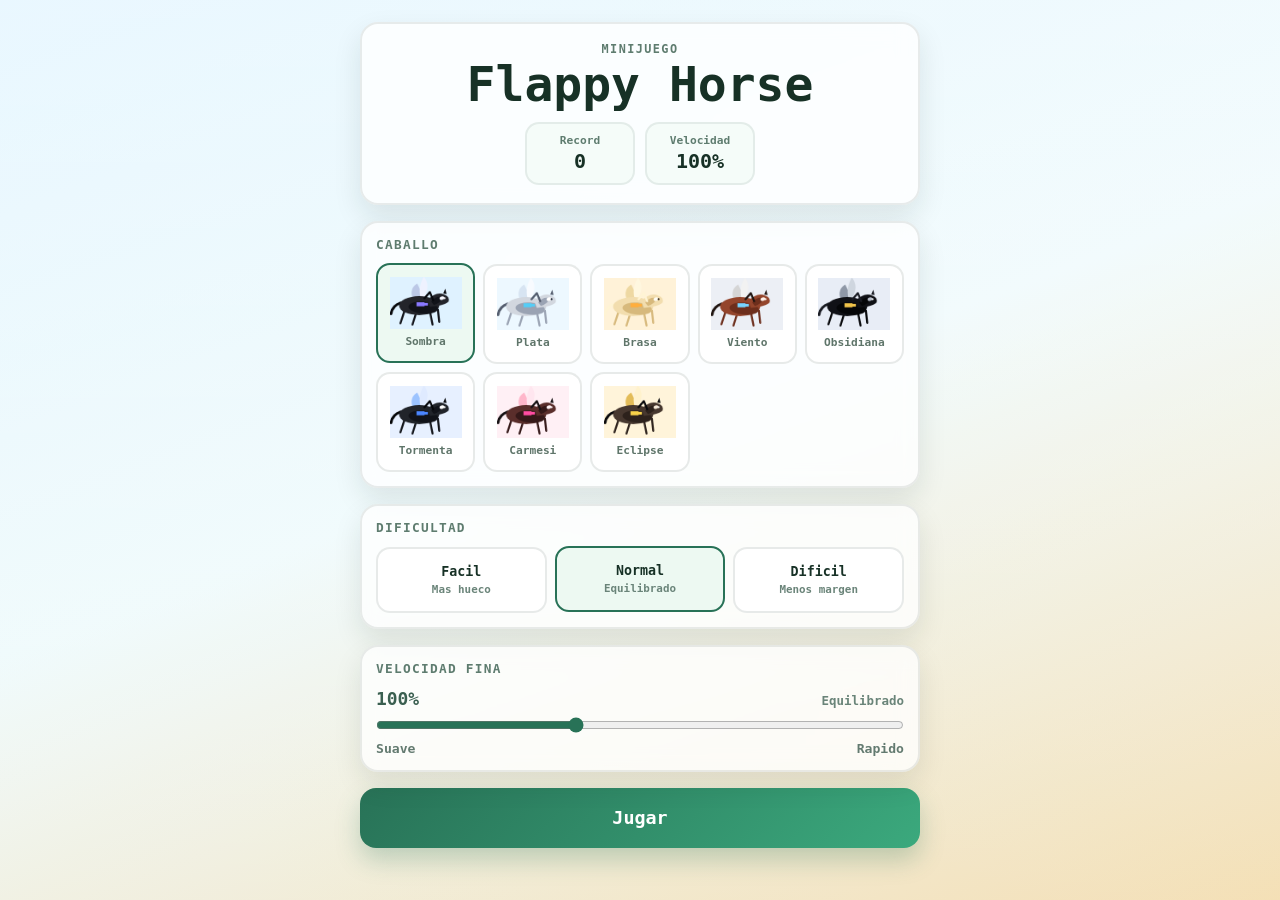
==== commit 00ea9418: "Add files via upload" ====
--- a/games/flappy-horse-preview.html
+++ b/games/flappy-horse-preview.html
@@ -123,16 +123,17 @@
       }
 
       .horse-option {
-        min-height: 84px;
+        min-height: 100px;
         padding: 8px;
         display: grid;
         place-items: center;
+        align-content: center;
+        gap: 6px;
       }
 
       .horse-option canvas {
         width: 72px;
         height: 52px;
-        image-rendering: pixelated;
       }
 
       .horse-option span {
@@ -357,7 +358,7 @@
             </article>
             <article class="stat-pill">
               <span>Velocidad</span>
-              <strong id="speedValue">100%</strong>
+              <strong id="speedHeroValue">100%</strong>
             </article>
           </div>
         </section>
@@ -424,7 +425,7 @@
 
         const state = {
           bestScore: Number(localStorage.getItem(BEST_KEY) || 0),
-          selectedTheme: GC.themeById(query.get("horse") || localStorage.getItem(HORSE_KEY) || "castano"),
+          selectedTheme: GC.flappyThemeById(query.get("horse") || localStorage.getItem(HORSE_KEY) || "castano"),
           difficulty: ["easy", "normal", "hard"].includes(query.get("difficulty")) ? query.get("difficulty") : (localStorage.getItem(DIFF_KEY) || "normal"),
           speedFactor: Math.min(1.5, Math.max(0.7, Number(query.get("speed")) || Number(localStorage.getItem(SPEED_KEY)) || 1)),
           running: false,
@@ -457,6 +458,7 @@
         const backBtn = document.getElementById("backBtn");
         const jumpBtn = document.getElementById("jumpBtn");
         const speedSlider = document.getElementById("speedSlider");
+        const speedHeroValue = document.getElementById("speedHeroValue");
         const speedValue = document.getElementById("speedValue");
         const speedMeta = document.getElementById("speedMeta");
 
@@ -485,6 +487,7 @@
           localStorage.setItem(DIFF_KEY, state.difficulty);
           localStorage.setItem(SPEED_KEY, String(state.speedFactor));
           speedSlider.value = String(Math.round(state.speedFactor * 100));
+          speedHeroValue.textContent = `${Math.round(state.speedFactor * 100)}%`;
           speedValue.textContent = `${Math.round(state.speedFactor * 100)}%`;
           speedMeta.textContent = speedDescription(state.speedFactor);
           document.querySelectorAll("[data-difficulty]").forEach((button) => {
@@ -503,18 +506,17 @@
 
         function renderLobby() {
           lobbyRecord.textContent = String(state.bestScore);
-          horseGrid.innerHTML = GC.PIXEL_HORSE_THEMES.map((theme) => `
+          horseGrid.innerHTML = GC.FLAPPY_HORSE_THEMES.map((theme) => `
             <button class="horse-option ${theme.id === state.selectedTheme.id ? "selected" : ""}" data-theme="${theme.id}" type="button" title="${theme.label}">
               <canvas width="84" height="60" data-preview="${theme.id}"></canvas>
               <span>${theme.label}</span>
             </button>
           `).join("");
 
-          GC.PIXEL_HORSE_THEMES.forEach((theme) => {
+          GC.FLAPPY_HORSE_THEMES.forEach((theme) => {
             const canvasEl = horseGrid.querySelector(`[data-preview="${theme.id}"]`);
             const c = canvasEl.getContext("2d");
-            c.clearRect(0, 0, canvasEl.width, canvasEl.height);
-            GC.drawPixelHorse(c, 2, 4, 4, theme);
+            GC.drawFlappyHorsePreview(c, theme);
           });
 
           syncSettings();
@@ -787,8 +789,9 @@
           ctx.save();
           ctx.translate(x, y + Math.sin(bob) * 4);
           ctx.rotate(angle);
-          ctx.translate(-50, -36);
-          GC.drawPixelHorse(ctx, 0, 0, 5, state.selectedTheme);
+          GC.drawFlappyHorse(ctx, -6, -2, 1.18, state.selectedTheme, {
+            wingLift: Math.sin(state.frame * 0.28) * 0.95 - velocity * 0.03
+          });
           ctx.restore();
         }
 
@@ -808,7 +811,7 @@
         horseGrid.addEventListener("click", (event) => {
           const option = event.target.closest("[data-theme]");
           if (!option) return;
-          state.selectedTheme = GC.themeById(option.dataset.theme);
+          state.selectedTheme = GC.flappyThemeById(option.dataset.theme);
           renderLobby();
         });
 
